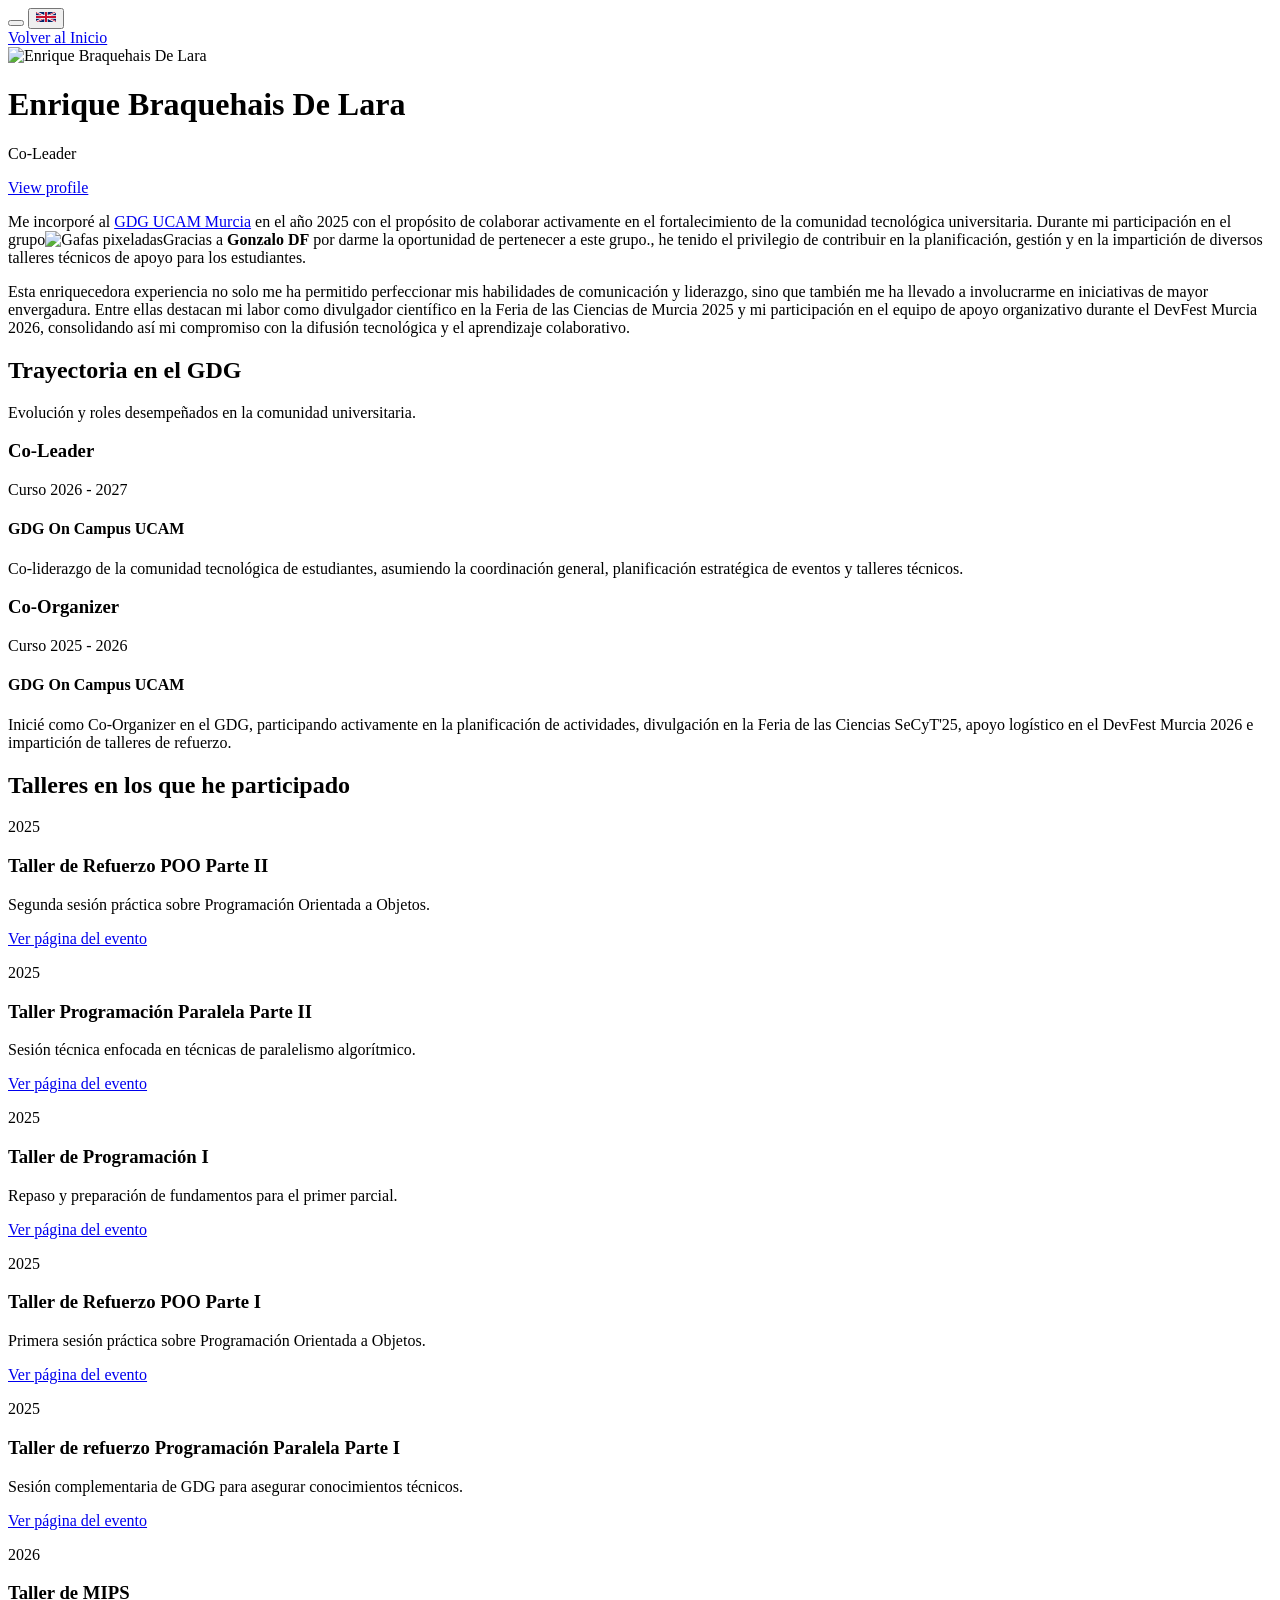
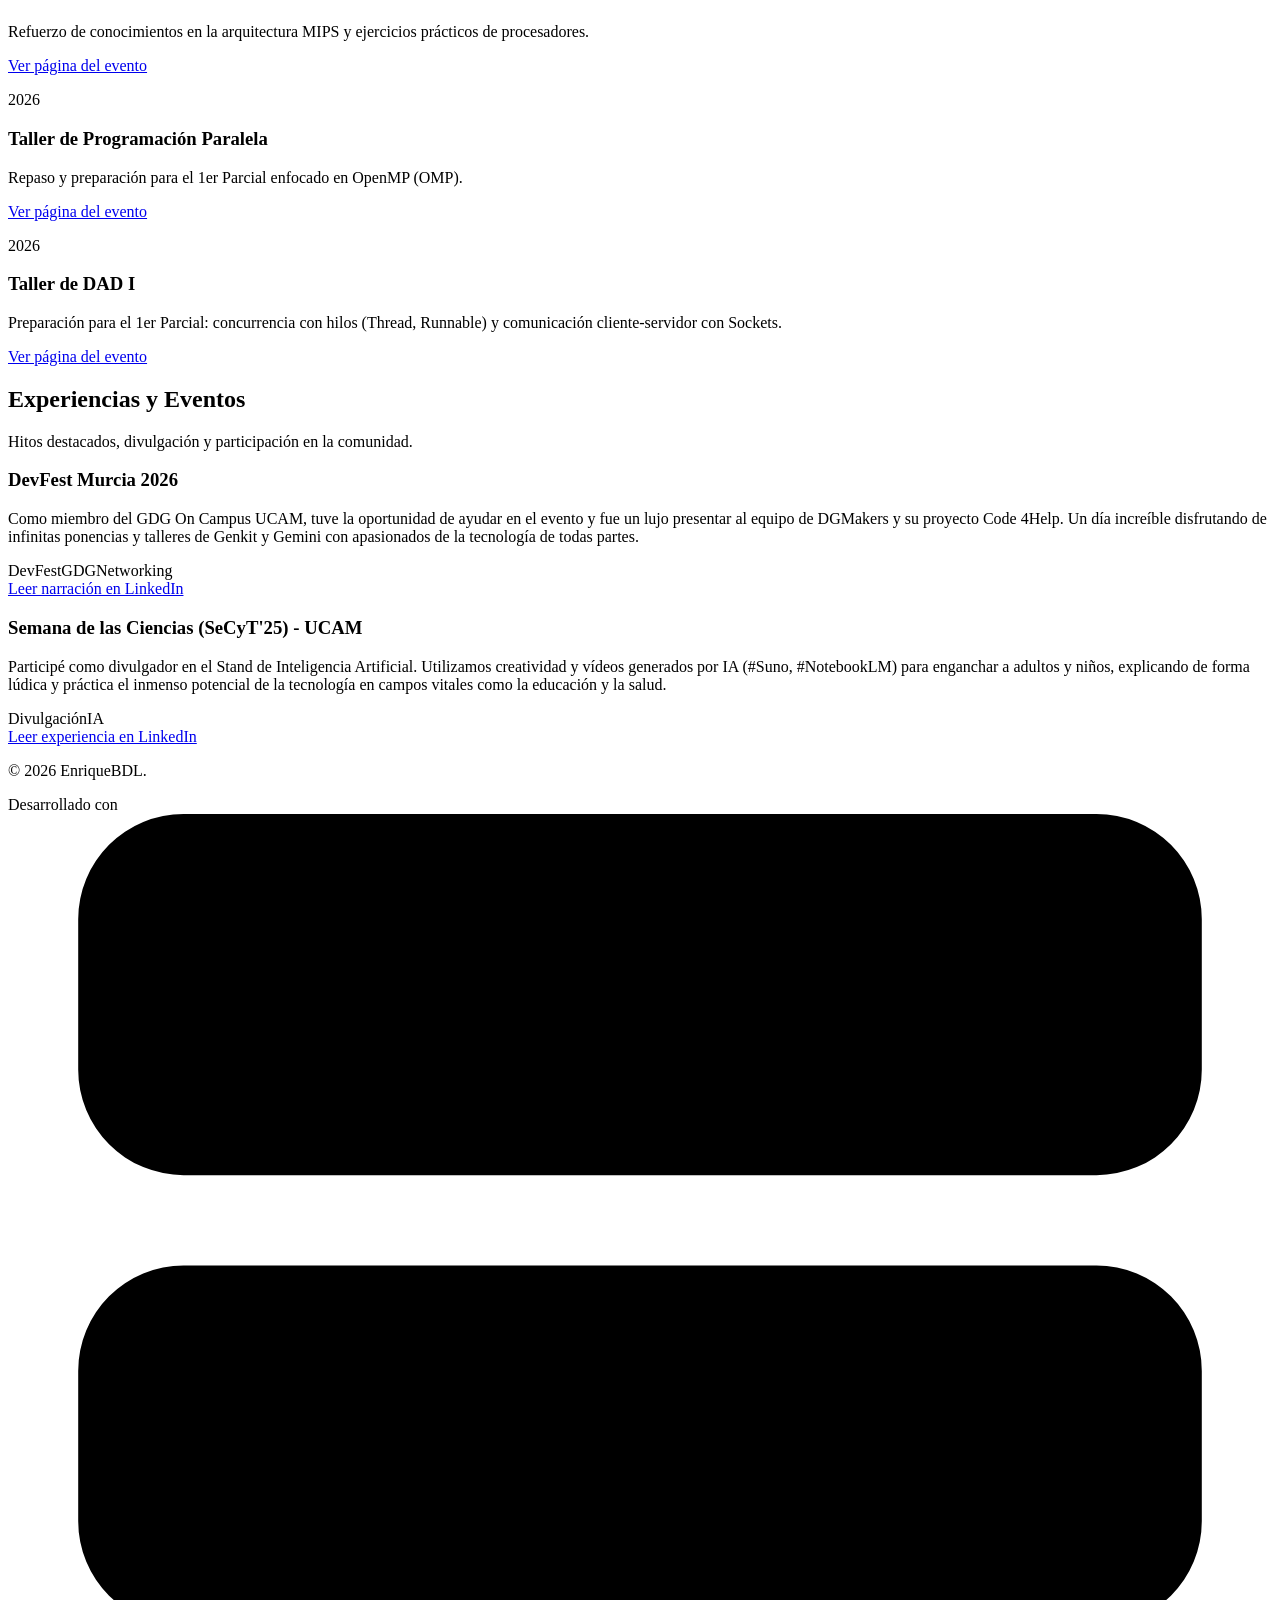
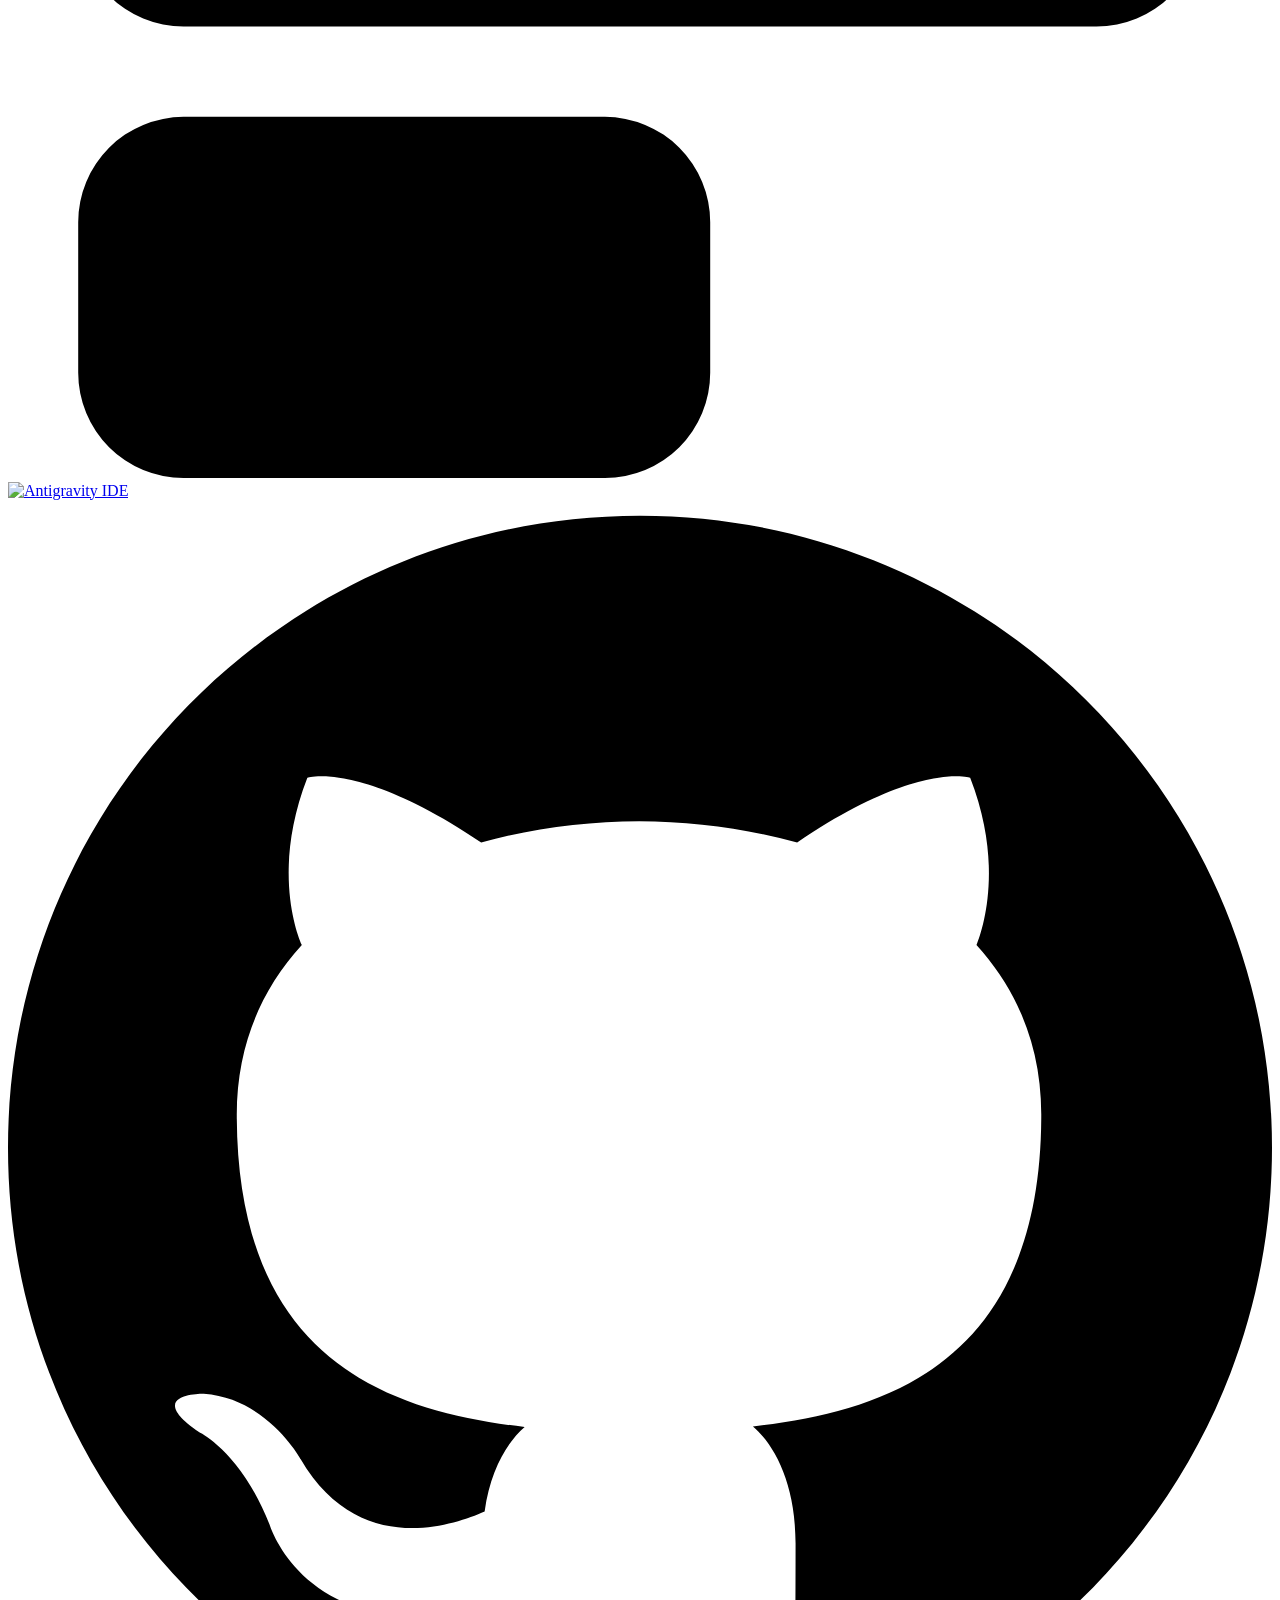
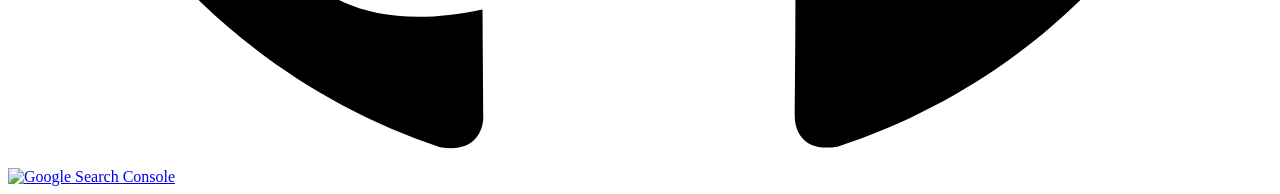
==== Estructura/gdg/index.html @ 7d658974 "Mejora de estructura para claridad en la barra del navegador" ====
<!DOCTYPE html>
<html lang="es">
<head>
    <meta charset="UTF-8">
    <meta name="viewport" content="width=device-width, initial-scale=1.0">
    <title>Enrique Braquehais De Lara | GDG Co-Leader UCAM</title>
    <meta name="description" content="Trayectoria y perfil de Enrique Braquehais De Lara como Co-Leader en Google Developer Groups (GDG) On Campus UCAM.">
    <meta name="robots" content="index, follow, max-image-preview:large, max-snippet:-1, max-video-preview:-1">
    <link rel="canonical" href="https://enriquebdel.github.io/Estructura/gdg.html">

    <link rel="icon" type="image/png" sizes="48x48" href="https://enriquebdel.github.io/Media/Favicons/favicon-48.png">
    <link rel="icon" type="image/png" sizes="96x96" href="https://enriquebdel.github.io/Media/Favicons/favicon-96.png">
    <link rel="icon" type="image/png" sizes="192x192" href="https://enriquebdel.github.io/Media/Favicons/favicon-192.png">
    <link rel="icon" type="image/svg+xml" href="https://enriquebdel.github.io/Media/Favicons/favicon.svg">
    <link rel="apple-touch-icon" sizes="180x180" href="https://enriquebdel.github.io/Media/Favicons/apple-touch-icon.png">
    <link rel="shortcut icon" href="https://enriquebdel.github.io/Media/Favicons/favicon.ico">

    <meta property="og:type" content="profile">
    <meta property="og:locale" content="es_ES">
    <meta property="og:site_name" content="EnriqueBDL">
    <meta property="og:title" content="Enrique Braquehais De Lara | GDG Co-Leader UCAM">
    <meta property="og:description" content="Trayectoria y perfil de Enrique Braquehais De Lara como Co-Leader en Google Developer Groups (GDG) On Campus UCAM.">
    <meta property="og:url" content="https://enriquebdel.github.io/Estructura/gdg.html">
    <meta property="og:image" content="https://enriquebdel.github.io/Media/Favicons/favicon-512.png">

    <meta name="twitter:card" content="summary_large_image">
    <meta name="twitter:site" content="@Enrique_BDL">
    <meta name="twitter:creator" content="@Enrique_BDL">
    <meta name="twitter:title" content="Enrique Braquehais De Lara | GDG Co-Leader UCAM">
    <meta name="twitter:description" content="Trayectoria y perfil de Enrique Braquehais De Lara como Co-Leader en GDG On Campus UCAM.">
    <meta name="twitter:image" content="https://enriquebdel.github.io/Media/Favicons/favicon-512.png">

    <script type="application/ld+json">
    {
      "@context": "https://schema.org/",
      "@type": "ProfilePage",
      "name": "Enrique Braquehais De Lara | GDG Co-Leader UCAM",
      "description": "Trayectoria y perfil de Enrique Braquehais De Lara como Co-Leader en Google Developer Groups (GDG) On Campus UCAM.",
      "url": "https://enriquebdel.github.io/Estructura/gdg.html",
      "inLanguage": "es",
      "speakable": {
        "@type": "SpeakableSpecification",
        "cssSelector": [
          ".gdg-title",
          ".gdg-role",
          ".gdg-bio-text"
        ]
      },
      "mainEntity": {
        "@type": "Person",
        "name": "Enrique Braquehais De Lara",
        "alternateName": "EnriqueBDL",
        "jobTitle": "GDG Co-Leader & Estudiante de Ingeniería Informática",
        "url": "https://enriquebdel.github.io/Estructura/gdg.html",
        "memberOf": {
          "@type": "Organization",
          "name": "Google Developer Groups On Campus UCAM",
          "url": "https://gdg.community.dev/gdg-on-campus-ucam-murcia-spain/"
        },
        "sameAs": [
          "https://github.com/EnriqueBDeL",
          "https://www.linkedin.com/in/enrique-braquehais-de-lara-6140a1268",
          "https://gdg.community.dev/u/m4pnuw/#/about"
        ]
      }
    }
    </script>

    <link rel="icon" type="image/png" sizes="48x48" href="https://enriquebdel.github.io/Media/Favicons/favicon-48.png">
    <link rel="icon" type="image/png" sizes="96x96" href="https://enriquebdel.github.io/Media/Favicons/favicon-96.png">
    <link rel="icon" type="image/png" sizes="192x192" href="https://enriquebdel.github.io/Media/Favicons/favicon-192.png">
    <link rel="icon" type="image/svg+xml" href="https://enriquebdel.github.io/Media/Favicons/favicon.svg">
    <link rel="apple-touch-icon" sizes="180x180" href="https://enriquebdel.github.io/Media/Favicons/apple-touch-icon.png">
    <link rel="shortcut icon" href="https://enriquebdel.github.io/Media/Favicons/favicon.ico">
    <link rel="preconnect" href="https://fonts.googleapis.com">
    <link rel="preconnect" href="https://fonts.gstatic.com" crossorigin>
    <link href="https://fonts.googleapis.com/css2?family=Inter:wght@300;400;500&family=Outfit:wght@400;600;800&display=swap" rel="stylesheet">
    <script src="https://unpkg.com/@phosphor-icons/web"></script>
    <script src="../Scripts/translations.js" defer></script>
    <script src="../Scripts/main.js" defer></script>
    <script src="../Scripts/nightclub.js" defer></script>
    <link rel="stylesheet" href="../Estilo/styles.css">
    <link rel="stylesheet" href="../Estilo/nightclub.css">

</head>
<body>
    <aside class="dynamic-background">
        <span class="glow glow-1"></span>
        <span class="glow glow-2"></span>
    </aside>

    <section class="floating-actions">
        <button id="theme-toggle" class="theme-toggle-btn floating-toggle" aria-label="Cambiar tema">
            <i class="ph ph-moon"></i>
        </button>
        <button id="lang-toggle" class="lang-toggle-btn floating-toggle" aria-label="Cambiar idioma / Change language">
            <svg class="lang-flag-svg" viewBox="0 0 60 30" width="20" height="12" xmlns="http://www.w3.org/2000/svg" aria-hidden="true"><clipPath id="s-gdg"><path d="M0 0v30h60V0z"/></clipPath><clipPath id="t-gdg"><path d="M30 15h30v15zv15H0zH0V0zV0h30z"/></clipPath><g clip-path="url(#s-gdg)"><path d="M0 0v30h60V0z" fill="#012169"/><path d="M0 0l60 30m0-30L0 30" stroke="#fff" stroke-width="6"/><path d="M0 0l60 30m0-30L0 30" clip-path="url(#t-gdg)" stroke="#c8102e" stroke-width="4"/><path d="M30 0v30M0 15h60" stroke="#fff" stroke-width="10"/><path d="M30 0v30M0 15h60" stroke="#c8102e" stroke-width="6"/></g></svg>
        </button>
    </section>

    <nav class="navbar scrolled">
        <section class="nav-container">
            <a href="../index.html" class="logo"><i class="ph ph-arrow-left"></i> <span data-i18n="back_to_home">Volver al Inicio</span></a>
        </section>
    </nav>

    <main>
        <header class="gdg-profile-header fade-in">
            <img src="https://res.cloudinary.com/startup-grind/image/upload/c_fill,w_250,h_250,g_center/c_fill,dpr_2.0,f_auto,g_center,q_auto:good/v1/gcs/platform-data-goog/avatars/enrique_braquehais_de_lara_RdrUzo9.jpeg" alt="Enrique Braquehais De Lara" class="gdg-avatar">
            <h1 class="gdg-title">Enrique Braquehais De Lara</h1>
            <p class="gdg-role" data-i18n="gdg_role_coleader">Co-Leader</p>
            <a href="https://gdg.community.dev/u/m4pnuw/#/about" target="_blank" class="btn btn-primary"><span data-i18n="gdg_view_profile">View profile</span> <i class="ph ph-arrow-up-right"></i></a>
        </header>

        <section class="section-container gdg-bio-section fade-in">
            <article class="about-text">
                <p class="gdg-bio-text mb-15" data-i18n="gdg_bio_p1">
                    Me incorporé al <a href="https://gdg.community.dev/gdg-on-campus-ucam-murcia-spain/" target="_blank" rel="noopener noreferrer">GDG UCAM Murcia</a> en el año 2025 con el propósito de colaborar activamente en el fortalecimiento de la comunidad tecnológica universitaria. Durante mi participación en el <span class="easter-egg-wrapper"><span id="gonzalo-easter-egg">grupo</span><span id="gonzalo-cloud" class="easter-egg-cloud gonzalo-cloud hidden"><img src="../Media/General/gafas.png" alt="Gafas pixeladas"><span>Gracias a <strong>Gonzalo DF</strong> por darme la oportunidad de pertenecer a este grupo.</span><span class="cloud-tail"></span></span></span>, he tenido el privilegio de contribuir en la planificación, gestión y en la impartición de diversos talleres técnicos de apoyo para los estudiantes.
                </p>
                <p class="gdg-bio-text" data-i18n="gdg_bio_p2">
                    Esta enriquecedora experiencia no solo me ha permitido perfeccionar mis habilidades de comunicación y liderazgo, sino que también me ha llevado a involucrarme en iniciativas de mayor envergadura. Entre ellas destacan mi labor como divulgador científico en la Feria de las Ciencias de Murcia 2025 y mi participación en el equipo de apoyo organizativo durante el DevFest Murcia 2026, consolidando así mi compromiso con la difusión tecnológica y el aprendizaje colaborativo.
                </p>
            </article>
        </section>

        <section class="section-container gdg-container fade-in">
            <h2 class="section-title" data-i18n="gdg_trajectory_title">Trayectoria en el GDG</h2>
            <p class="section-subtitle" data-i18n="gdg_trajectory_subtitle">Evolución y roles desempeñados en la comunidad universitaria.</p>
            <section class="timeline">
                <article class="timeline-item">
                    <span class="timeline-dot"></span>
                    <section class="timeline-content">
                        <h3 data-i18n="gdg_role_coleader">Co-Leader</h3>
                        <time class="timeline-date" data-i18n="gdg_term_2627">Curso 2026 - 2027</time>
                        <h4>GDG On Campus UCAM</h4>
                        <p data-i18n="gdg_coleader_desc">Co-liderazgo de la comunidad tecnológica de estudiantes, asumiendo la coordinación general, planificación estratégica de eventos y talleres técnicos.</p>
                    </section>
                </article>
                <article class="timeline-item">
                    <span class="timeline-dot"></span>
                    <section class="timeline-content">
                        <h3 data-i18n="gdg_role_coorganizer">Co-Organizer</h3>
                        <time class="timeline-date" data-i18n="gdg_term_2526">Curso 2025 - 2026</time>
                        <h4>GDG On Campus UCAM</h4>
                        <p data-i18n="gdg_coorganizer_desc">Inicié como Co-Organizer en el GDG, participando activamente en la planificación de actividades, divulgación en la Feria de las Ciencias SeCyT'25, apoyo logístico en el DevFest Murcia 2026 e impartición de talleres de refuerzo.</p>
                    </section>
                </article>
            </section>
        </section>

        <section class="section-container gdg-workshops-section fade-in">
            <h2 class="section-title" data-i18n="gdg_workshops_title">Talleres en los que he participado</h2>
            <section class="projects-grid gdg-workshops-grid">
                <article class="project-card gdg-workshop-card">
                    <figure class="project-icon"><i class="ph ph-coffee"></i></figure>
                    <time class="project-card-date">2025</time>
                    <h3>Taller de Refuerzo POO Parte II</h3>
                    <p data-i18n="gdg_w_poo2_desc">Segunda sesión práctica sobre Programación Orientada a Objetos.</p>
                    <a href="https://gdg.community.dev/events/details/google-gdg-on-campus-ucam-murcia-spain-presents-taller-refuerzo-poo/" target="_blank" class="project-link"><span data-i18n="gdg_event_link">Ver página del evento</span> <i class="ph ph-arrow-up-right"></i></a>
                </article>

                <article class="project-card gdg-workshop-card">
                    <figure class="project-icon"><i class="ph ph-share-network"></i></figure>
                    <time class="project-card-date">2025</time>
                    <h3>Taller Programación Paralela Parte II</h3>
                    <p data-i18n="gdg_w_paralela2_desc">Sesión técnica enfocada en técnicas de paralelismo algorítmico.</p>
                    <a href="https://gdg.community.dev/events/details/google-gdg-on-campus-ucam-murcia-spain-presents-taller-programacion-paralela/" target="_blank" class="project-link"><span data-i18n="gdg_event_link">Ver página del evento</span> <i class="ph ph-arrow-up-right"></i></a>
                </article>

                <article class="project-card gdg-workshop-card">
                    <figure class="project-icon"><i class="ph ph-terminal-window"></i></figure>
                    <time class="project-card-date">2025</time>
                    <h3>Taller de Programación I</h3>
                    <p data-i18n="gdg_w_prog1_desc">Repaso y preparación de fundamentos para el primer parcial.</p>
                    <a href="https://gdg.community.dev/events/details/google-gdg-on-campus-ucam-murcia-spain-presents-taller-de-programacion-i-refuerzo-primer-parcial/" target="_blank" class="project-link"><span data-i18n="gdg_event_link">Ver página del evento</span> <i class="ph ph-arrow-up-right"></i></a>
                </article>

                <article class="project-card gdg-workshop-card">
                    <figure class="project-icon"><i class="ph ph-coffee"></i></figure>
                    <time class="project-card-date">2025</time>
                    <h3>Taller de Refuerzo POO Parte I</h3>
                    <p data-i18n="gdg_w_poo1_desc">Primera sesión práctica sobre Programación Orientada a Objetos.</p>
                    <a href="https://gdg.community.dev/events/details/google-gdg-on-campus-ucam-catholic-university-of-murcia-presents-taller-de-refuerzo-poo/" target="_blank" class="project-link"><span data-i18n="gdg_event_link">Ver página del evento</span> <i class="ph ph-arrow-up-right"></i></a>
                </article>

                <article class="project-card gdg-workshop-card">
                    <figure class="project-icon"><i class="ph ph-network"></i></figure>
                    <time class="project-card-date">2025</time>
                    <h3>Taller de refuerzo Programación Paralela Parte I</h3>
                    <p data-i18n="gdg_w_paralela1_desc">Sesión complementaria de GDG para asegurar conocimientos técnicos.</p>
                    <a href="https://gdg.community.dev/events/details/google-gdg-on-campus-ucam-catholic-university-of-murcia-presents-taller-de-refuerzo-programacion-paralela/" target="_blank" class="project-link"><span data-i18n="gdg_event_link">Ver página del evento</span> <i class="ph ph-arrow-up-right"></i></a>
                </article>

                <article class="project-card gdg-workshop-card">
                    <figure class="project-icon"><i class="ph ph-cpu"></i></figure>
                    <time class="project-card-date">2026</time>
                    <h3>Taller de MIPS</h3>
                    <p data-i18n="gdg_w_mips_desc">Refuerzo de conocimientos en la arquitectura MIPS y ejercicios prácticos de procesadores.</p>
                    <a href="https://gdg.community.dev/events/details/google-gdg-on-campus-ucam-murcia-spain-presents-taller-mips/" target="_blank" class="project-link"><span data-i18n="gdg_event_link">Ver página del evento</span> <i class="ph ph-arrow-up-right"></i></a>
                </article>

                <article class="project-card gdg-workshop-card">
                    <figure class="project-icon"><i class="ph ph-share-network"></i></figure>
                    <time class="project-card-date">2026</time>
                    <h3>Taller de Programación Paralela</h3>
                    <p data-i18n="gdg_w_paralela2026_desc">Repaso y preparación para el 1er Parcial enfocado en OpenMP (OMP).</p>
                    <a href="https://gdg.community.dev/events/details/google-gdg-on-campus-ucam-murcia-spain-presents-taller-de-programacion-paralela/" target="_blank" class="project-link"><span data-i18n="gdg_event_link">Ver página del evento</span> <i class="ph ph-arrow-up-right"></i></a>
                </article>

                <article class="project-card gdg-workshop-card">
                    <figure class="project-icon"><i class="ph ph-plugs-connected"></i></figure>
                    <time class="project-card-date">2026</time>
                    <h3>Taller de DAD I</h3>
                    <p data-i18n="gdg_w_dad1_desc">Preparación para el 1er Parcial: concurrencia con hilos (Thread, Runnable) y comunicación cliente-servidor con Sockets.</p>
                    <a href="https://gdg.community.dev/events/details/google-gdg-on-campus-ucam-murcia-spain-presents-taller-de-dad-i/" target="_blank" class="project-link"><span data-i18n="gdg_event_link">Ver página del evento</span> <i class="ph ph-arrow-up-right"></i></a>
                </article>
            </section>
        </section>

        <section class="section-container gdg-workshops-section fade-in">
            <h2 class="section-title" data-i18n="gdg_exp_title">Experiencias y Eventos</h2>
            <p class="section-subtitle" data-i18n="gdg_exp_subtitle">Hitos destacados, divulgación y participación en la comunidad.</p>
            
            <section class="articles-grid gdg-events-grid">
                <article class="project-card">
                    <figure class="project-icon"><i class="ph ph-calendar-star"></i></figure>
                    <h3>DevFest Murcia 2026</h3>
                    <p data-i18n="gdg_devfest_desc">Como miembro del GDG On Campus UCAM, tuve la oportunidad de ayudar en el evento y fue un lujo presentar al equipo de DGMakers y su proyecto Code 4Help. Un día increíble disfrutando de infinitas ponencias y talleres de Genkit y Gemini con apasionados de la tecnología de todas partes.</p>
                    <aside class="project-tags">
                        <span>DevFest</span><span>GDG</span><span>Networking</span>
                    </aside>
                    <a href="https://www.linkedin.com/posts/enrique-braquehais-de-lara-6140a1268_ayer-estuve-en-el-devfest-murcia-2026-y-la-share-7425246965459853314--R8F" target="_blank" class="project-link"><span data-i18n="gdg_devfest_link">Leer narración en LinkedIn</span> <i class="ph ph-arrow-up-right"></i></a>
                </article>

                <article class="project-card">
                    <figure class="project-icon"><i class="ph ph-flask"></i></figure>
                    <h3>Semana de las Ciencias (SeCyT'25) - UCAM</h3>
                    <p data-i18n="gdg_secyt_desc">Participé como divulgador en el Stand de Inteligencia Artificial. Utilizamos creatividad y vídeos generados por IA (#Suno, #NotebookLM) para enganchar a adultos y niños, explicando de forma lúdica y práctica el inmenso potencial de la tecnología en campos vitales como la educación y la salud.</p>
                    <aside class="project-tags">
                        <span>Divulgación</span><span>IA</span>
                    </aside>
                    <a href="https://www.linkedin.com/posts/enrique-braquehais-de-lara-6140a1268_notebooklm-suno-ucam-ugcPost-7404233321435582465-E3Ev" target="_blank" class="project-link"><span data-i18n="gdg_secyt_link">Leer experiencia en LinkedIn</span> <i class="ph ph-arrow-up-right"></i></a>
                </article>
            </section>
        </section>
    </main>

    <footer>
        <section class="footer-container">
            <nav class="social-links">
                <a href="https://github.com/EnriqueBDeL" target="_blank" title="GitHub"><i class="ph ph-github-logo"></i></a>
                <a href="https://www.linkedin.com/in/enrique-braquehais-de-lara-6140a1268" target="_blank" title="LinkedIn"><i class="ph ph-linkedin-logo"></i></a>
                <a href="https://x.com/Enrique_BDL" target="_blank" title="Twitter / X"><i class="ph ph-twitter-logo"></i></a>
                <a href="https://instagram.com/enrique__bl" target="_blank" title="Instagram"><i class="ph ph-instagram-logo"></i></a>
                <a href="https://youtube.com/@enrique_bdl" target="_blank" title="YouTube"><i class="ph ph-youtube-logo"></i></a>
            </nav>
            <p data-i18n="all_rights_reserved">&copy; 2026 EnriqueBDL.</p>
            <section class="developed-by">
                <span data-i18n="developed_with">Desarrollado con</span>
                <section class="tool-logos">
                    <a href="https://formspree.io" target="_blank" title="Formspree">
                        <svg role="img" viewBox="0 0 24 24" xmlns="http://www.w3.org/2000/svg"><title>Formspree</title><path d="M1.333 2a2 2 0 0 1 2-2h17.334a2 2 0 0 1 2 2v2.857a2 2 0 0 1-2 2H3.333a2 2 0 0 1-2-2zm0 8.571a2 2 0 0 1 2-2h17.334a2 2 0 0 1 2 2v2.858a2 2 0 0 1-2 2H3.333a2 2 0 0 1-2-2zm2 6.572a2 2 0 0 0-2 2V22a2 2 0 0 0 2 2h8a2 2 0 0 0 2-2v-2.857a2 2 0 0 0-2-2z"/></svg>
                    </a>
                    <a href="https://antigravity.google/product/antigravity-ide" target="_blank" title="Antigravity IDE" class="antigravity-link">
                        <img src="../Media/Footer/antigravity.png" alt="Antigravity IDE">
                    </a>
                    <a href="https://github.com" target="_blank" title="GitHub">
                        <svg role="img" viewBox="0 0 24 24" xmlns="http://www.w3.org/2000/svg"><title>GitHub</title><path d="M12 .297c-6.63 0-12 5.373-12 12 0 5.303 3.438 9.8 8.205 11.385.6.113.82-.258.82-.577 0-.285-.01-1.04-.015-2.04-3.338.724-4.042-1.61-4.042-1.61C4.422 18.07 3.633 17.7 3.633 17.7c-1.087-.744.084-.729.084-.729 1.205.084 1.838 1.236 1.838 1.236 1.07 1.835 2.809 1.305 3.495.998.108-.776.417-1.305.76-1.605-2.665-.3-5.466-1.332-5.466-5.93 0-1.31.465-2.38 1.235-3.22-.135-.303-.54-1.523.105-3.176 0 0 1.005-.322 3.3 1.23.96-.267 1.98-.399 3-.405 1.02.006 2.04.138 3 .405 2.28-1.552 3.285-1.23 3.285-1.23.645 1.653.24 2.873.12 3.176.765.84 1.23 1.91 1.23 3.22 0 4.61-2.805 5.625-5.475 5.92.42.36.81 1.096.81 2.22 0 1.606-.015 2.896-.015 3.286 0 .315.21.69.825.57C20.565 22.092 24 17.592 24 12.297c0-6.627-5.373-12-12-12"/></svg>
                    </a>
                    <a href="https://search.google.com/search-console/about" target="_blank" title="Google Search Console" class="gsc-link">
                        <img src="../Media/Footer/google-search-console.png" alt="Google Search Console">
                    </a>
                </section>
            </section>
        </section>
    </footer>

</body>
</html>
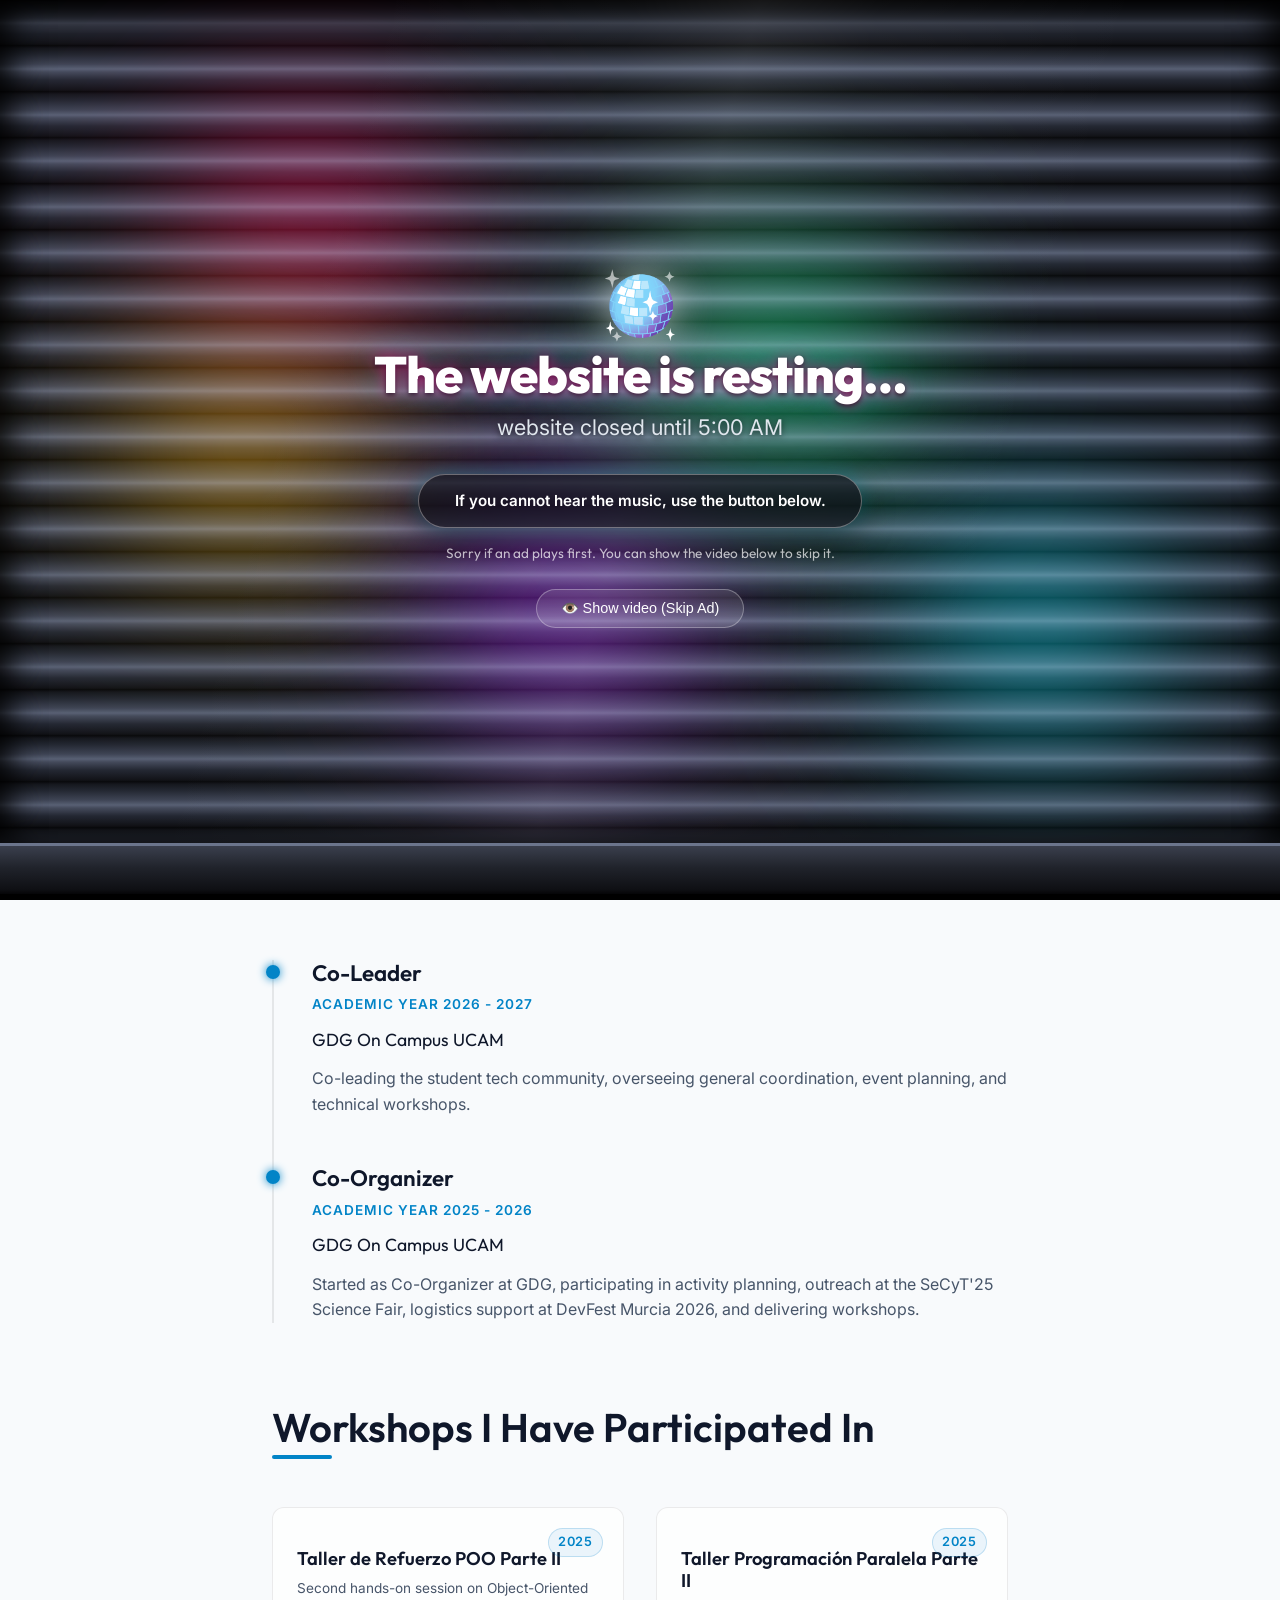
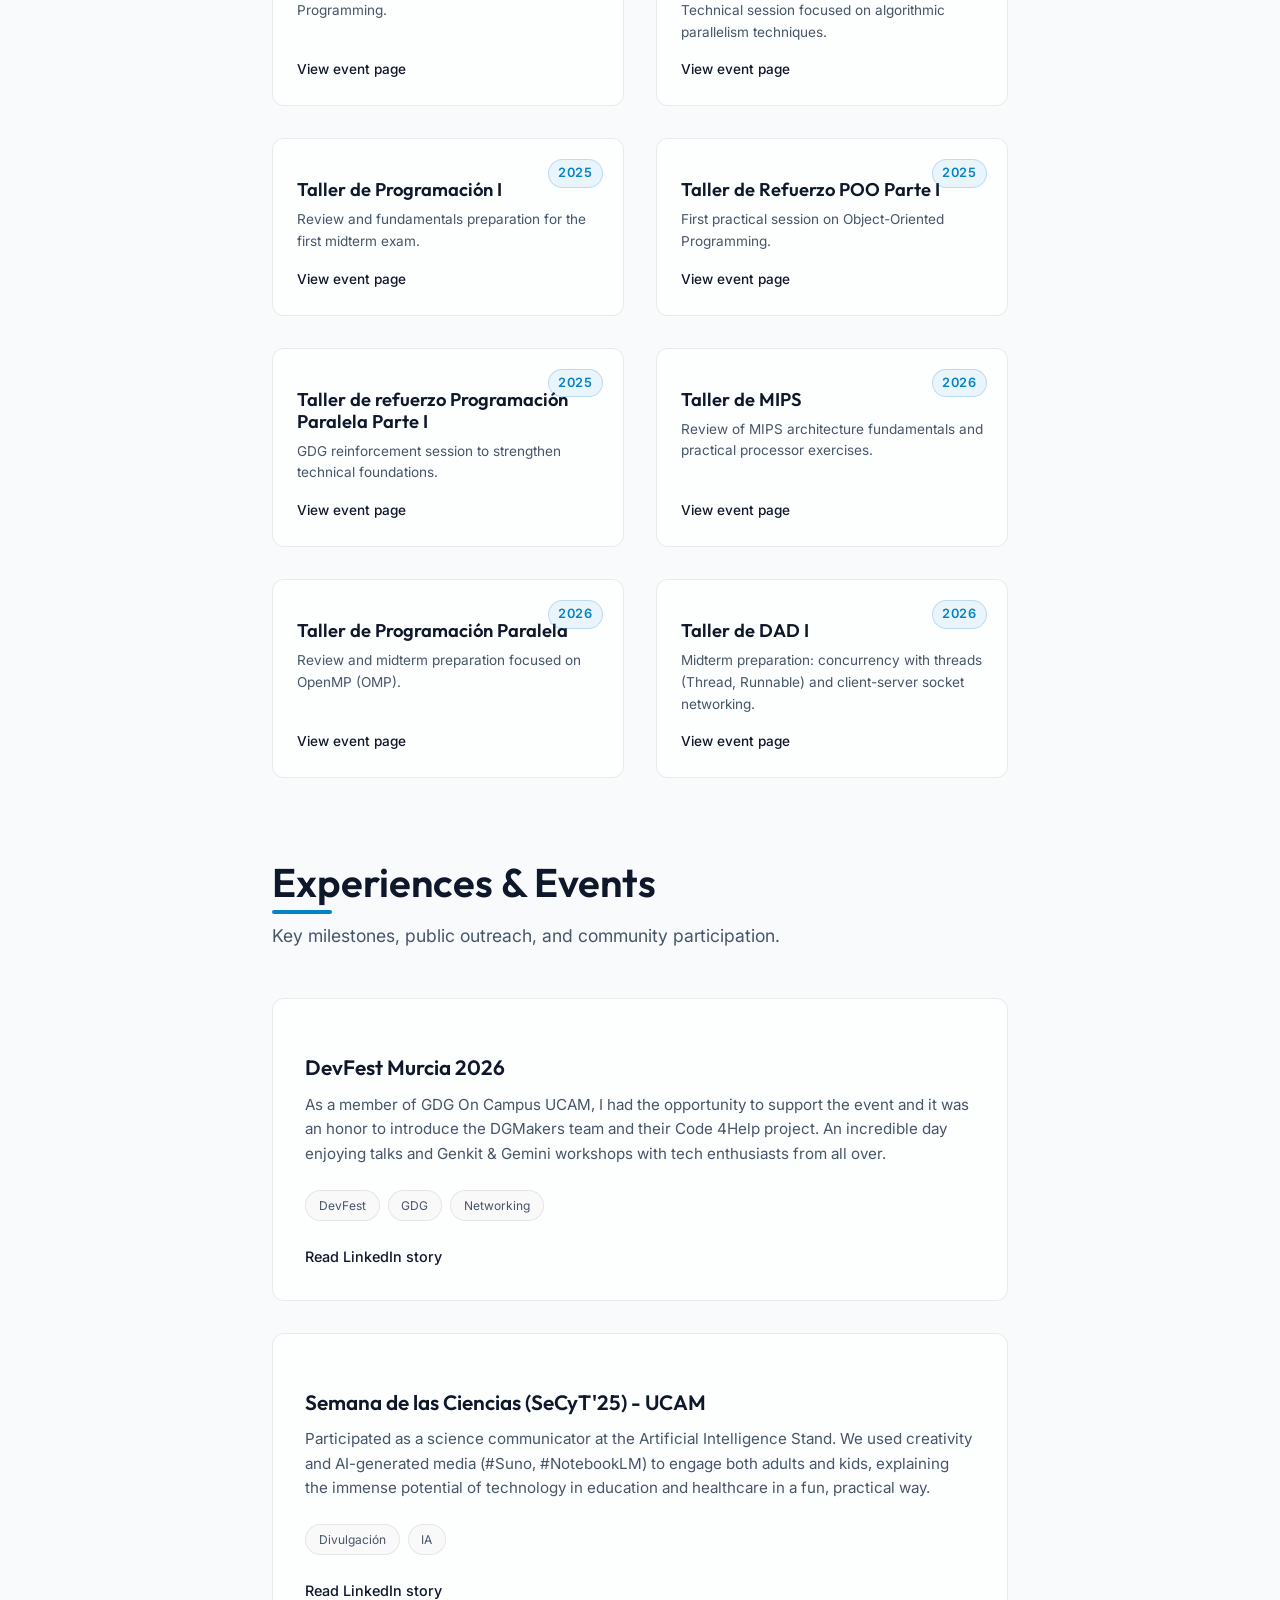
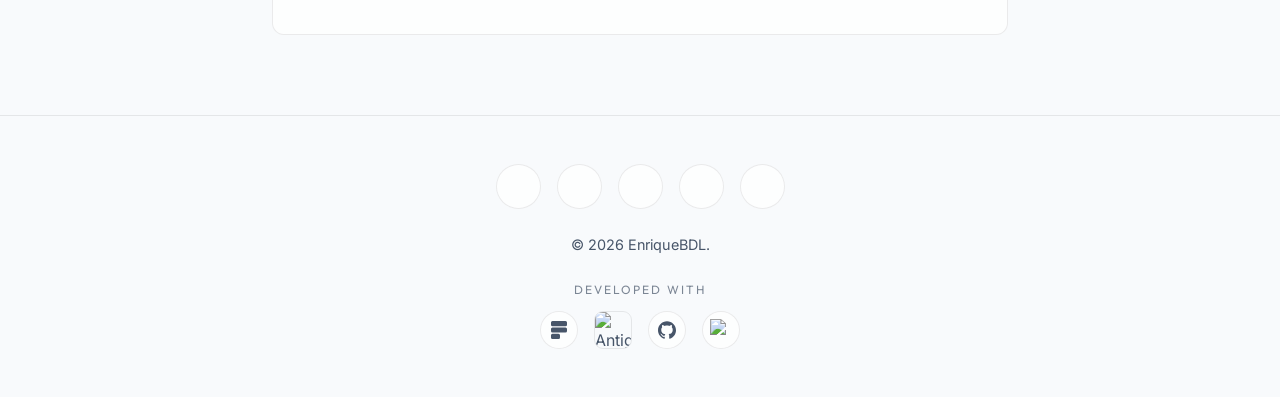
==== commit 16b63599: "cambios multiples" ====
--- a/Estructura/gdg/index.html
+++ b/Estructura/gdg/index.html
@@ -1,4 +1,4 @@
-<!DOCTYPE html>
+﻿<!DOCTYPE html>
 <html lang="es">
 <head>
     <meta charset="UTF-8">
@@ -6,7 +6,7 @@
     <title>Enrique Braquehais De Lara | GDG Co-Leader UCAM</title>
     <meta name="description" content="Trayectoria y perfil de Enrique Braquehais De Lara como Co-Leader en Google Developer Groups (GDG) On Campus UCAM.">
     <meta name="robots" content="index, follow, max-image-preview:large, max-snippet:-1, max-video-preview:-1">
-    <link rel="canonical" href="https://enriquebdel.github.io/Estructura/gdg.html">
+    <link rel="canonical" href="https://enriquebdel.github.io/Estructura/gdg/">
 
     <link rel="icon" type="image/png" sizes="48x48" href="https://enriquebdel.github.io/Media/Favicons/favicon-48.png">
     <link rel="icon" type="image/png" sizes="96x96" href="https://enriquebdel.github.io/Media/Favicons/favicon-96.png">
@@ -20,7 +20,7 @@
     <meta property="og:site_name" content="EnriqueBDL">
     <meta property="og:title" content="Enrique Braquehais De Lara | GDG Co-Leader UCAM">
     <meta property="og:description" content="Trayectoria y perfil de Enrique Braquehais De Lara como Co-Leader en Google Developer Groups (GDG) On Campus UCAM.">
-    <meta property="og:url" content="https://enriquebdel.github.io/Estructura/gdg.html">
+    <meta property="og:url" content="https://enriquebdel.github.io/Estructura/gdg/">
     <meta property="og:image" content="https://enriquebdel.github.io/Media/Favicons/favicon-512.png">
 
     <meta name="twitter:card" content="summary_large_image">
@@ -36,7 +36,7 @@
       "@type": "ProfilePage",
       "name": "Enrique Braquehais De Lara | GDG Co-Leader UCAM",
       "description": "Trayectoria y perfil de Enrique Braquehais De Lara como Co-Leader en Google Developer Groups (GDG) On Campus UCAM.",
-      "url": "https://enriquebdel.github.io/Estructura/gdg.html",
+      "url": "https://enriquebdel.github.io/Estructura/gdg/",
       "inLanguage": "es",
       "speakable": {
         "@type": "SpeakableSpecification",
@@ -51,7 +51,7 @@
         "name": "Enrique Braquehais De Lara",
         "alternateName": "EnriqueBDL",
         "jobTitle": "GDG Co-Leader & Estudiante de Ingeniería Informática",
-        "url": "https://enriquebdel.github.io/Estructura/gdg.html",
+        "url": "https://enriquebdel.github.io/Estructura/gdg/",
         "memberOf": {
           "@type": "Organization",
           "name": "Google Developer Groups On Campus UCAM",
@@ -76,11 +76,11 @@
     <link rel="preconnect" href="https://fonts.gstatic.com" crossorigin>
     <link href="https://fonts.googleapis.com/css2?family=Inter:wght@300;400;500&family=Outfit:wght@400;600;800&display=swap" rel="stylesheet">
     <script src="https://unpkg.com/@phosphor-icons/web"></script>
-    <script src="../Scripts/translations.js" defer></script>
-    <script src="../Scripts/main.js" defer></script>
-    <script src="../Scripts/nightclub.js" defer></script>
-    <link rel="stylesheet" href="../Estilo/styles.css">
-    <link rel="stylesheet" href="../Estilo/nightclub.css">
+    <script src="../../Scripts/translations.js" defer></script>
+    <script src="../../Scripts/main.js" defer></script>
+    <script src="../../Scripts/nightclub.js" defer></script>
+    <link rel="stylesheet" href="../../Estilo/styles.css">
+    <link rel="stylesheet" href="../../Estilo/nightclub.css">
 
 </head>
 <body>
@@ -100,7 +100,7 @@
 
     <nav class="navbar scrolled">
         <section class="nav-container">
-            <a href="../index.html" class="logo"><i class="ph ph-arrow-left"></i> <span data-i18n="back_to_home">Volver al Inicio</span></a>
+            <a href="../../" class="logo"><i class="ph ph-arrow-left"></i> <span data-i18n="back_to_home">Volver al Inicio</span></a>
         </section>
     </nav>
 
@@ -115,7 +115,7 @@
         <section class="section-container gdg-bio-section fade-in">
             <article class="about-text">
                 <p class="gdg-bio-text mb-15" data-i18n="gdg_bio_p1">
-                    Me incorporé al <a href="https://gdg.community.dev/gdg-on-campus-ucam-murcia-spain/" target="_blank" rel="noopener noreferrer">GDG UCAM Murcia</a> en el año 2025 con el propósito de colaborar activamente en el fortalecimiento de la comunidad tecnológica universitaria. Durante mi participación en el <span class="easter-egg-wrapper"><span id="gonzalo-easter-egg">grupo</span><span id="gonzalo-cloud" class="easter-egg-cloud gonzalo-cloud hidden"><img src="../Media/General/gafas.png" alt="Gafas pixeladas"><span>Gracias a <strong>Gonzalo DF</strong> por darme la oportunidad de pertenecer a este grupo.</span><span class="cloud-tail"></span></span></span>, he tenido el privilegio de contribuir en la planificación, gestión y en la impartición de diversos talleres técnicos de apoyo para los estudiantes.
+                    Me incorporé al <a href="https://gdg.community.dev/gdg-on-campus-ucam-murcia-spain/" target="_blank" rel="noopener noreferrer">GDG UCAM Murcia</a> en el año 2025 con el propósito de colaborar activamente en el fortalecimiento de la comunidad tecnológica universitaria. Durante mi participación en el <span class="easter-egg-wrapper"><span id="gonzalo-easter-egg">grupo</span><span id="gonzalo-cloud" class="easter-egg-cloud gonzalo-cloud hidden"><img src="../../Media/General/gafas.png" alt="Gafas pixeladas"><span>Gracias a <strong>Gonzalo DF</strong> por darme la oportunidad de pertenecer a este grupo.</span><span class="cloud-tail"></span></span></span>, he tenido el privilegio de contribuir en la planificación, gestión y en la impartición de diversos talleres técnicos de apoyo para los estudiantes.
                 </p>
                 <p class="gdg-bio-text" data-i18n="gdg_bio_p2">
                     Esta enriquecedora experiencia no solo me ha permitido perfeccionar mis habilidades de comunicación y liderazgo, sino que también me ha llevado a involucrarme en iniciativas de mayor envergadura. Entre ellas destacan mi labor como divulgador científico en la Feria de las Ciencias de Murcia 2025 y mi participación en el equipo de apoyo organizativo durante el DevFest Murcia 2026, consolidando así mi compromiso con la difusión tecnológica y el aprendizaje colaborativo.
@@ -262,13 +262,13 @@
                         <svg role="img" viewBox="0 0 24 24" xmlns="http://www.w3.org/2000/svg"><title>Formspree</title><path d="M1.333 2a2 2 0 0 1 2-2h17.334a2 2 0 0 1 2 2v2.857a2 2 0 0 1-2 2H3.333a2 2 0 0 1-2-2zm0 8.571a2 2 0 0 1 2-2h17.334a2 2 0 0 1 2 2v2.858a2 2 0 0 1-2 2H3.333a2 2 0 0 1-2-2zm2 6.572a2 2 0 0 0-2 2V22a2 2 0 0 0 2 2h8a2 2 0 0 0 2-2v-2.857a2 2 0 0 0-2-2z"/></svg>
                     </a>
                     <a href="https://antigravity.google/product/antigravity-ide" target="_blank" title="Antigravity IDE" class="antigravity-link">
-                        <img src="../Media/Footer/antigravity.png" alt="Antigravity IDE">
+                        <img src="../../Media/Footer/antigravity.png" alt="Antigravity IDE">
                     </a>
                     <a href="https://github.com" target="_blank" title="GitHub">
                         <svg role="img" viewBox="0 0 24 24" xmlns="http://www.w3.org/2000/svg"><title>GitHub</title><path d="M12 .297c-6.63 0-12 5.373-12 12 0 5.303 3.438 9.8 8.205 11.385.6.113.82-.258.82-.577 0-.285-.01-1.04-.015-2.04-3.338.724-4.042-1.61-4.042-1.61C4.422 18.07 3.633 17.7 3.633 17.7c-1.087-.744.084-.729.084-.729 1.205.084 1.838 1.236 1.838 1.236 1.07 1.835 2.809 1.305 3.495.998.108-.776.417-1.305.76-1.605-2.665-.3-5.466-1.332-5.466-5.93 0-1.31.465-2.38 1.235-3.22-.135-.303-.54-1.523.105-3.176 0 0 1.005-.322 3.3 1.23.96-.267 1.98-.399 3-.405 1.02.006 2.04.138 3 .405 2.28-1.552 3.285-1.23 3.285-1.23.645 1.653.24 2.873.12 3.176.765.84 1.23 1.91 1.23 3.22 0 4.61-2.805 5.625-5.475 5.92.42.36.81 1.096.81 2.22 0 1.606-.015 2.896-.015 3.286 0 .315.21.69.825.57C20.565 22.092 24 17.592 24 12.297c0-6.627-5.373-12-12-12"/></svg>
                     </a>
                     <a href="https://search.google.com/search-console/about" target="_blank" title="Google Search Console" class="gsc-link">
-                        <img src="../Media/Footer/google-search-console.png" alt="Google Search Console">
+                        <img src="../../Media/Footer/google-search-console.png" alt="Google Search Console">
                     </a>
                 </section>
             </section>
@@ -277,3 +277,5 @@
 
 </body>
 </html>
+
+
--- a/Estilo/styles.css
+++ b/Estilo/styles.css
@@ -0,0 +1,1737 @@
+:root {
+    
+    --color-bg-dark: #0a0a0c;
+    --color-bg-card: rgba(20, 25, 35, 0.6);
+    --color-brand-blue: #003366;
+    --color-brand-accent: #00d2ff;
+    --color-brand-accent-hover: #33ddff;
+    --color-text-main: #f0f4f8;
+    --color-text-muted: #94a3b8;
+    --color-border: rgba(255, 255, 255, 0.08);
+    --color-navbar-bg: rgba(10, 10, 12, 0.7);
+    --color-bg-card-hover: rgba(25, 30, 45, 0.8);
+    --color-border-hover: rgba(255, 255, 255, 0.15);
+    --color-badge-bg: rgba(0, 51, 102, 0.5);
+    --color-badge-border: rgba(0, 210, 255, 0.3);
+    --color-highlight-start: #ffffff;
+    
+    
+    --font-sans: 'Inter', sans-serif;
+    --font-heading: 'Outfit', sans-serif;
+    
+    
+    --transition-fast: 0.2s ease;
+    --transition-smooth: 0.4s cubic-bezier(0.16, 1, 0.3, 1);
+}
+
+:root.light-mode {
+    --color-bg-dark: #f8fafc;
+    --color-bg-card: rgba(255, 255, 255, 0.75);
+    --color-brand-blue: rgba(2, 132, 199, 0.08);
+    --color-brand-accent: #0284c7;
+    --color-brand-accent-hover: #0369a1;
+    --color-text-main: #0f172a;
+    --color-text-muted: #475569;
+    --color-border: rgba(0, 0, 0, 0.08);
+    --color-navbar-bg: rgba(248, 250, 252, 0.85);
+    --color-bg-card-hover: rgba(255, 255, 255, 0.95);
+    --color-border-hover: rgba(0, 0, 0, 0.12);
+    --color-badge-bg: rgba(2, 132, 199, 0.08);
+    --color-badge-border: rgba(2, 132, 199, 0.2);
+    --color-highlight-start: var(--color-text-main);
+}
+
+:root.light-mode .glow {
+    opacity: 0.12;
+}
+
+
+* {
+    margin: 0;
+    padding: 0;
+    box-sizing: border-box;
+    scroll-behavior: smooth;
+}
+
+body {
+    font-family: var(--font-sans);
+    background-color: var(--color-bg-dark);
+    color: var(--color-text-main);
+    line-height: 1.6;
+    overflow-x: hidden;
+    position: relative;
+}
+
+h1, h2, h3, h4, h5, h6 {
+    font-family: var(--font-heading);
+    font-weight: 600;
+    line-height: 1.2;
+}
+
+a {
+    color: inherit;
+    text-decoration: none;
+    transition: color var(--transition-fast);
+}
+
+ul {
+    list-style: none;
+}
+
+
+.dynamic-background {
+    position: fixed;
+    top: 0;
+    left: 0;
+    width: 100vw;
+    height: 100vh;
+    z-index: -1;
+    overflow: hidden;
+    pointer-events: none;
+}
+
+.glow {
+    position: absolute;
+    border-radius: 50%;
+    filter: blur(120px);
+    opacity: 0.25;
+    animation: drift 15s infinite alternate ease-in-out;
+}
+
+.glow-1 {
+    width: 60vw;
+    height: 60vw;
+    background: radial-gradient(circle, var(--color-brand-accent) 0%, transparent 70%);
+    top: -20%;
+    left: -10%;
+}
+
+.glow-2 {
+    width: 50vw;
+    height: 50vw;
+    background: radial-gradient(circle, var(--color-brand-blue) 0%, transparent 70%);
+    bottom: -10%;
+    right: -10%;
+    animation-delay: -5s;
+}
+
+@keyframes drift {
+    0% { transform: translate(0, 0) scale(1); }
+    100% { transform: translate(30px, 50px) scale(1.1); }
+}
+
+
+.navbar {
+    position: fixed;
+    top: 0;
+    left: 0;
+    width: 100%;
+    padding: 1.5rem 0;
+    z-index: 100;
+    transition: all var(--transition-smooth);
+}
+
+.navbar.scrolled {
+    padding: 1rem 0;
+    background: var(--color-navbar-bg);
+    backdrop-filter: blur(12px);
+    -webkit-backdrop-filter: blur(12px);
+    border-bottom: 1px solid var(--color-border);
+}
+
+.nav-container {
+    max-width: 1100px;
+    margin: 0 auto;
+    padding: 0 2rem;
+    display: flex;
+    justify-content: space-between;
+    align-items: center;
+}
+
+.logo {
+    font-family: var(--font-heading);
+    font-size: 1.5rem;
+    font-weight: 800;
+    letter-spacing: -0.5px;
+    color: var(--color-text-main);
+}
+
+.nav-right {
+    display: flex;
+    align-items: center;
+    gap: 2rem;
+}
+
+.theme-toggle-btn,
+.lang-toggle-btn {
+    background: transparent;
+    border: 1px solid var(--color-border);
+    color: var(--color-text-main);
+    width: 38px;
+    height: 38px;
+    border-radius: 50%;
+    display: inline-flex;
+    align-items: center;
+    justify-content: center;
+    cursor: pointer;
+    font-size: 1.1rem;
+    transition: all var(--transition-fast);
+    padding: 0;
+    font-family: var(--font-heading);
+    font-weight: 700;
+}
+
+.lang-toggle-btn {
+    overflow: hidden;
+    line-height: 0;
+}
+
+.lang-flag-svg {
+    width: 22px;
+    height: 15px;
+    border-radius: 3px;
+    display: block;
+    box-shadow: 0 1px 3px rgba(0, 0, 0, 0.35);
+    object-fit: cover;
+    pointer-events: none;
+}
+
+.theme-toggle-btn:hover,
+.lang-toggle-btn:hover {
+    background: rgba(255, 255, 255, 0.05);
+    border-color: var(--color-brand-accent);
+    color: var(--color-brand-accent);
+    transform: scale(1.05);
+}
+
+:root.light-mode .theme-toggle-btn:hover,
+:root.light-mode .lang-toggle-btn:hover {
+    background: rgba(0, 0, 0, 0.05);
+}
+
+.nav-links {
+    display: flex;
+    gap: 2.5rem;
+}
+
+.nav-links a {
+    font-size: 0.95rem;
+    font-weight: 500;
+    color: var(--color-text-muted);
+    position: relative;
+}
+
+.nav-links a:hover {
+    color: var(--color-text-main);
+}
+
+.nav-links a::after {
+    content: '';
+    position: absolute;
+    bottom: -4px;
+    left: 0;
+    width: 0%;
+    height: 2px;
+    background: var(--color-brand-accent);
+    transition: width var(--transition-fast);
+}
+
+.nav-links a:hover::after {
+    width: 100%;
+}
+
+
+.section {
+    padding: 6rem 0;
+}
+
+.section-container {
+    max-width: 1100px;
+    margin: 0 auto;
+    padding: 0 2rem;
+}
+
+.section-title {
+    font-size: 2.5rem;
+    margin-bottom: 1rem;
+    position: relative;
+    display: inline-block;
+}
+
+.section-title::after {
+    content: '';
+    position: absolute;
+    bottom: -8px;
+    left: 0;
+    width: 60px;
+    height: 4px;
+    background: var(--color-brand-accent);
+    border-radius: 2px;
+}
+
+.section-subtitle {
+    color: var(--color-text-muted);
+    font-size: 1.1rem;
+    margin-bottom: 3rem;
+}
+
+
+.fade-in {
+    opacity: 0;
+    transform: translateY(30px);
+    transition: opacity 0.8s ease-out, transform 0.8s ease-out;
+}
+
+.fade-in.visible {
+    opacity: 1;
+    transform: translateY(0);
+}
+
+
+.btn {
+    display: inline-flex;
+    align-items: center;
+    gap: 0.5rem;
+    padding: 0.8rem 1.5rem;
+    border-radius: 8px;
+    font-weight: 500;
+    font-family: var(--font-heading);
+    cursor: pointer;
+    transition: all var(--transition-fast);
+}
+
+.btn i {
+    font-size: 1.2rem;
+}
+
+.btn-primary {
+    background: var(--color-brand-accent);
+    color: #000;
+    box-shadow: 0 0 15px rgba(0, 210, 255, 0.3);
+}
+
+.btn-primary:hover {
+    background: var(--color-brand-accent-hover);
+    transform: translateY(-2px);
+    box-shadow: 0 0 25px rgba(0, 210, 255, 0.5);
+}
+
+.btn-outline {
+    background: transparent;
+    border: 1px solid var(--color-border);
+    color: var(--color-text-main);
+}
+
+.btn-outline:hover {
+    background: rgba(255, 255, 255, 0.05);
+    border-color: var(--color-brand-accent);
+}
+
+
+.hero {
+    min-height: 100vh;
+    display: flex;
+    align-items: center;
+    padding-top: 5rem; 
+}
+
+.hero-content {
+    max-width: 800px;
+    margin: 0 auto;
+    padding: 0 2rem;
+    text-align: center;
+}
+
+.badge {
+    display: inline-block;
+    padding: 0.4rem 1rem;
+    background: var(--color-badge-bg);
+    border: 1px solid var(--color-badge-border);
+    color: var(--color-brand-accent);
+    border-radius: 50px;
+    font-size: 0.85rem;
+    font-weight: 600;
+    margin-bottom: 1.5rem;
+    letter-spacing: 0.5px;
+}
+
+.hero-title {
+    font-size: clamp(3rem, 8vw, 5.5rem);
+    letter-spacing: -1.5px;
+    margin-bottom: 1.5rem;
+}
+
+.highlight {
+    background: linear-gradient(135deg, var(--color-highlight-start) 0%, var(--color-brand-accent) 100%);
+    -webkit-background-clip: text;
+    -webkit-text-fill-color: transparent;
+    background-clip: text;
+}
+
+.hero-subtitle {
+    font-size: clamp(1.1rem, 2vw, 1.3rem);
+    color: var(--color-text-muted);
+    margin-bottom: 2.5rem;
+    max-width: 600px;
+    margin-left: auto;
+    margin-right: auto;
+}
+
+.hero-cta {
+    display: flex;
+    justify-content: center;
+    gap: 1rem;
+}
+
+
+.about-grid {
+    margin-top: 3rem;
+    display: grid;
+    grid-template-columns: 1.5fr 1fr;
+    gap: 4rem;
+    align-items: center;
+}
+
+.about-text p {
+    color: var(--color-text-muted);
+    font-size: 1.1rem;
+    margin-bottom: 1.5rem;
+}
+
+.about-text strong {
+    color: var(--color-brand-accent);
+    font-weight: 500;
+}
+
+.about-text a {
+    color: var(--color-brand-accent);
+    font-weight: 600;
+    text-decoration: none;
+    border-bottom: 1.5px solid var(--color-badge-border);
+    transition: all var(--transition-fast);
+}
+
+.about-text a:hover {
+    color: var(--color-brand-accent-hover);
+    border-bottom-color: var(--color-brand-accent-hover);
+}
+
+.social-links {
+    display: flex;
+    gap: 1rem;
+    margin-top: 2rem;
+}
+
+.social-links a {
+    display: flex;
+    align-items: center;
+    justify-content: center;
+    width: 45px;
+    height: 45px;
+    border-radius: 50%;
+    background: var(--color-bg-card);
+    border: 1px solid var(--color-border);
+    font-size: 1.5rem;
+    transition: all var(--transition-fast);
+}
+
+.social-links a:hover {
+    background: var(--color-brand-accent);
+    color: #000;
+    transform: translateY(-3px);
+}
+
+.about-stats {
+    display: grid;
+    grid-template-columns: 1fr 1fr;
+    gap: 1.5rem;
+}
+
+.stat-card {
+    background: var(--color-bg-card);
+    border: 1px solid var(--color-border);
+    border-radius: 12px;
+    padding: 2rem 1.5rem;
+    text-align: center;
+    transition: transform var(--transition-smooth);
+}
+
+.stat-card:hover {
+    transform: translateY(-5px);
+    border-color: rgba(0, 210, 255, 0.3);
+}
+
+.stat-card i {
+    font-size: 2.5rem;
+    color: var(--color-brand-accent);
+    margin-bottom: 1rem;
+}
+
+.stat-card h3 {
+    font-size: 2rem;
+    margin-bottom: 0.2rem;
+}
+
+.stat-card p {
+    font-size: 0.9rem;
+    color: var(--color-text-muted);
+}
+
+
+.timeline {
+    margin-top: 4rem;
+    position: relative;
+}
+
+.timeline::before {
+    content: '';
+    position: absolute;
+    left: 0;
+    top: 0;
+    height: 100%;
+    width: 2px;
+    background: var(--color-border);
+}
+
+.timeline-item {
+    position: relative;
+    padding-left: 2.5rem;
+    margin-bottom: 3rem;
+}
+
+.timeline-dot {
+    position: absolute;
+    left: -6px;
+    top: 5px;
+    width: 14px;
+    height: 14px;
+    border-radius: 50%;
+    background: var(--color-brand-accent);
+    box-shadow: 0 0 10px var(--color-brand-accent);
+}
+
+.timeline-content h3 {
+    font-size: 1.4rem;
+    margin-bottom: 0.3rem;
+}
+
+.timeline-date {
+    display: inline-block;
+    color: var(--color-brand-accent);
+    font-size: 0.85rem;
+    font-weight: 600;
+    margin-bottom: 0.8rem;
+    text-transform: uppercase;
+    letter-spacing: 1px;
+}
+
+.timeline-content h4 {
+    font-size: 1.1rem;
+    color: var(--color-text-main);
+    font-weight: 400;
+    margin-bottom: 1rem;
+}
+
+.timeline-content p {
+    color: var(--color-text-muted);
+}
+
+
+/* ==========================================================================
+   Project Carousels
+   ========================================================================== */
+.projects-carousel-wrapper {
+    margin-bottom: 4.5rem;
+    position: relative;
+}
+
+.projects-carousel-wrapper:last-child {
+    margin-bottom: 0;
+}
+
+.carousel-section-header {
+    margin-bottom: 1.5rem;
+}
+
+.carousel-heading-group {
+    width: 100%;
+}
+
+.carousel-section-title {
+    font-size: 1.6rem;
+    font-weight: 700;
+    color: var(--color-text-main);
+    display: flex;
+    align-items: center;
+    gap: 0.6rem;
+    margin-bottom: 0.35rem;
+}
+
+.carousel-section-title i {
+    color: var(--color-brand-accent);
+    font-size: 1.4rem;
+}
+
+.carousel-section-desc {
+    color: var(--color-text-muted);
+    font-size: 0.95rem;
+}
+
+.carousel-viewport-wrapper {
+    position: relative;
+    display: flex;
+    align-items: center;
+    width: 100%;
+}
+
+.carousel-btn {
+    position: absolute;
+    top: 50%;
+    transform: translateY(-50%);
+    z-index: 10;
+    background: var(--color-bg-card);
+    border: 1px solid var(--color-border);
+    color: var(--color-text-main);
+    width: 48px;
+    height: 48px;
+    border-radius: 50%;
+    display: flex;
+    align-items: center;
+    justify-content: center;
+    cursor: pointer;
+    font-size: 1.4rem;
+    transition: all var(--transition-fast);
+    backdrop-filter: blur(12px);
+    -webkit-backdrop-filter: blur(12px);
+    box-shadow: 0 4px 20px rgba(0, 0, 0, 0.35);
+    outline: none;
+}
+
+.carousel-btn.prev {
+    left: -24px;
+}
+
+.carousel-btn.next {
+    right: -24px;
+}
+
+.carousel-btn:hover {
+    background: var(--color-brand-accent);
+    color: #000;
+    border-color: var(--color-brand-accent);
+    transform: translateY(-50%) scale(1.12);
+    box-shadow: 0 0 20px rgba(0, 210, 255, 0.5);
+}
+
+.carousel-btn:active {
+    transform: translateY(-50%) scale(0.95);
+}
+
+.projects-carousel {
+    width: 100%;
+    overflow-x: auto;
+    overflow-y: hidden;
+    scroll-behavior: smooth;
+    -webkit-overflow-scrolling: touch;
+    scrollbar-width: none;
+    -ms-overflow-style: none;
+    padding: 0.75rem 0.25rem 1.25rem;
+    margin: -0.75rem -0.25rem -1.25rem;
+    cursor: grab;
+    user-select: none;
+}
+
+.projects-carousel.is-dragging {
+    cursor: grabbing;
+    scroll-behavior: auto;
+}
+
+.projects-carousel::-webkit-scrollbar {
+    display: none;
+}
+
+.projects-carousel-track {
+    display: flex;
+    gap: 1.75rem;
+    align-items: stretch;
+}
+
+.projects-carousel-track .project-card {
+    flex: 0 0 calc((100% - (2 * 1.75rem)) / 3);
+    min-width: 300px;
+    height: auto;
+    box-sizing: border-box;
+}
+
+@media (max-width: 1024px) {
+    .projects-carousel-track .project-card {
+        flex: 0 0 calc((100% - 1.75rem) / 2);
+    }
+}
+
+@media (max-width: 768px) {
+    .carousel-btn {
+        width: 40px;
+        height: 40px;
+        font-size: 1.2rem;
+    }
+
+    .carousel-btn.prev {
+        left: -10px;
+    }
+
+    .carousel-btn.next {
+        right: -10px;
+    }
+
+    .projects-carousel-track .project-card {
+        flex: 0 0 88%;
+        min-width: 260px;
+    }
+}
+
+@media (max-width: 480px) {
+    .carousel-btn.prev {
+        left: -6px;
+    }
+
+    .carousel-btn.next {
+        right: -6px;
+    }
+}
+
+.projects-grid {
+    display: grid;
+    grid-template-columns: repeat(auto-fill, minmax(300px, 1fr));
+    gap: 2rem;
+}
+
+.project-card {
+    background: var(--color-bg-card);
+    border: 1px solid var(--color-border);
+    border-radius: 12px;
+    padding: 2rem;
+    display: flex;
+    flex-direction: column;
+    transition: all var(--transition-smooth);
+    position: relative;
+    overflow: hidden;
+}
+
+.project-card::before {
+    content: '';
+    position: absolute;
+    top: 0; left: 0; right: 0; height: 3px;
+    background: linear-gradient(90deg, var(--color-brand-blue), var(--color-brand-accent));
+    transform: scaleX(0);
+    transform-origin: left;
+    transition: transform var(--transition-smooth);
+}
+
+.project-card:hover {
+    transform: translateY(-8px);
+    border-color: var(--color-border-hover);
+    background: var(--color-bg-card-hover);
+}
+
+.project-card:hover::before {
+    transform: scaleX(1);
+}
+
+.project-icon {
+    font-size: 2.2rem;
+    color: var(--color-brand-accent);
+    margin-bottom: 1.5rem;
+}
+
+.project-card-date {
+    position: absolute;
+    top: 1.25rem;
+    right: 1.25rem;
+    font-size: 0.8rem;
+    font-weight: 600;
+    color: var(--color-brand-accent);
+    background: var(--color-badge-bg);
+    border: 1px solid var(--color-badge-border);
+    padding: 0.2rem 0.6rem;
+    border-radius: 20px;
+    letter-spacing: 0.5px;
+}
+
+.project-card h3 {
+    font-size: 1.3rem;
+    margin-bottom: 0.8rem;
+}
+
+.project-card p {
+    color: var(--color-text-muted);
+    font-size: 0.95rem;
+    margin-bottom: 1.5rem;
+    flex-grow: 1;
+}
+
+.project-tags {
+    display: flex;
+    flex-wrap: wrap;
+    gap: 0.5rem;
+    margin-bottom: 1.5rem;
+}
+
+.project-tags span {
+    font-size: 0.75rem;
+    padding: 0.3rem 0.8rem;
+    background: rgba(255, 255, 255, 0.05);
+    border: 1px solid var(--color-border);
+    border-radius: 30px;
+    color: var(--color-text-muted);
+    transition: all var(--transition-fast);
+}
+
+:root.light-mode .project-tags span {
+    background: rgba(0, 0, 0, 0.02);
+}
+
+
+.project-link {
+    display: inline-flex;
+    align-items: center;
+    gap: 0.4rem;
+    color: var(--color-text-main);
+    font-weight: 500;
+    font-size: 0.9rem;
+}
+
+.project-link:hover {
+    color: var(--color-brand-accent);
+}
+
+
+.articles-grid {
+    display: grid;
+    grid-template-columns: 1fr;
+    gap: 2rem;
+}
+
+.article-placeholder {
+    background: var(--color-bg-card);
+    border: 1px dashed var(--color-border);
+    border-radius: 12px;
+    padding: 3rem;
+    text-align: center;
+    color: var(--color-text-muted);
+}
+
+.article-date {
+    display: inline-block;
+    padding: 0.3rem 0.8rem;
+    background: rgba(255, 255, 255, 0.05);
+    border-radius: 30px;
+    font-size: 0.8rem;
+    margin-bottom: 1rem;
+}
+
+.article-content h3 {
+    font-size: 1.5rem;
+    color: var(--color-text-main);
+    margin-bottom: 1rem;
+}
+
+
+footer {
+    border-top: 1px solid var(--color-border);
+    padding: 3rem 0;
+    text-align: center;
+    margin-top: 4rem;
+    font-family: var(--font-sans);
+}
+
+.footer-container p {
+    color: var(--color-text-muted);
+    font-size: 0.9rem;
+}
+
+.developed-by {
+    margin-top: 1.5rem;
+    display: flex;
+    flex-direction: column;
+    align-items: center;
+    gap: 0.75rem;
+}
+
+.developed-by > span {
+    font-family: var(--font-heading);
+    font-size: 0.75rem;
+    text-transform: uppercase;
+    letter-spacing: 2px;
+    color: var(--color-text-muted);
+    opacity: 0.7;
+}
+
+.tool-logos {
+    display: flex;
+    justify-content: center;
+    align-items: center;
+    gap: 1rem;
+}
+
+.tool-logos a {
+    display: flex;
+    align-items: center;
+    justify-content: center;
+    width: 38px;
+    height: 38px;
+    border-radius: 50%;
+    background: var(--color-bg-card);
+    border: 1px solid var(--color-border);
+    color: var(--color-text-muted);
+    transition: all var(--transition-fast);
+    padding: 9px;
+}
+
+.tool-logos a:hover {
+    background: var(--color-brand-accent);
+    color: var(--color-bg-dark);
+    border-color: var(--color-brand-accent);
+    transform: translateY(-3px);
+    box-shadow: 0 0 15px var(--color-brand-accent);
+}
+
+.tool-logos a.antigravity-link {
+    padding: 0;
+    border: none;
+    background: transparent;
+}
+
+.tool-logos a.antigravity-link img {
+    width: 38px;
+    height: 38px;
+    border-radius: 9px;
+    border: 1px solid var(--color-border);
+    transition: all var(--transition-fast);
+}
+
+.tool-logos a.antigravity-link:hover {
+    background: transparent;
+    box-shadow: none;
+    transform: none;
+}
+
+.tool-logos a.antigravity-link:hover img {
+    transform: translateY(-3px);
+    border-color: var(--color-brand-accent);
+    box-shadow: 0 0 15px var(--color-brand-accent);
+}
+
+.tool-logos a.gsc-link {
+    padding: 7px;
+}
+
+.tool-logos a.gsc-link img {
+    width: 100%;
+    height: 100%;
+    object-fit: contain;
+    transition: all var(--transition-fast);
+}
+
+.tool-logos a.gsc-link:hover {
+    background: var(--color-bg-card-hover);
+    border-color: var(--color-brand-accent);
+    transform: translateY(-3px);
+    box-shadow: 0 0 15px var(--color-brand-accent);
+}
+
+.tool-logos svg {
+    width: 100%;
+    height: 100%;
+    fill: currentColor;
+}
+
+
+
+
+.ph-heart {
+    color: var(--color-brand-accent);
+}
+
+
+@media (max-width: 768px) {
+    .nav-links {
+        display: none; 
+    }
+    
+    .logo {
+        margin: 0 auto;
+    }
+
+    .about-grid {
+        grid-template-columns: 1fr;
+    }
+
+    .hero {
+        padding-top: 4rem; 
+    }
+
+    .hero-title {
+        font-size: 3rem;
+    }
+
+    .hero-subtitle {
+        text-wrap: balance; 
+        padding: 0 1rem;
+    }
+
+    .hero-cta {
+        flex-direction: column;
+        align-items: center; 
+    }
+}
+
+
+.gdg-profile-header {
+    text-align: center;
+    padding: 8rem 2rem 4rem;
+}
+.gdg-avatar {
+    width: 250px;
+    height: 250px;
+    border-radius: 50%;
+    border: 4px solid var(--color-brand-accent);
+    box-shadow: 0 0 25px rgba(0, 210, 255, 0.4);
+    margin-bottom: 2rem;
+    object-fit: cover;
+}
+.gdg-title {
+    font-size: clamp(2rem, 5vw, 3.5rem);
+    margin-bottom: 0.5rem;
+}
+.gdg-role {
+    font-size: 1.5rem;
+    color: var(--color-brand-accent);
+    font-weight: 600;
+    margin-bottom: 2.5rem;
+}
+
+.gdg-container {
+    max-width: 800px;
+    margin: 0 auto 5rem;
+}
+
+
+body.chalkboard {
+    background-color: #2a3a30; 
+    background-image: 
+        radial-gradient(circle, rgba(255,255,255,0.05) 1px, transparent 1px),
+        linear-gradient(rgba(255,255,255,0.02) 1px, transparent 1px),
+        linear-gradient(90deg, rgba(255,255,255,0.02) 1px, transparent 1px);
+    background-size: 4px 4px, 20px 20px, 20px 20px;
+    color: #f4f4f4;
+    font-family: 'Caveat', cursive; 
+    font-size: 1.3rem;
+    margin: 0;
+    padding: 0;
+    box-shadow: inset 0 0 100px rgba(0,0,0,0.5);
+    min-height: 100vh;
+}
+
+.chalkboard-wrapper {
+    max-width: 900px;
+    margin: 0 auto;
+    padding: 0;
+    background-color: transparent;
+}
+
+.chalkboard-header-image {
+    width: 100%;
+    height: 45vh;
+    object-fit: cover;
+    object-position: top; 
+    border-bottom: 5px solid #e0e0e0;
+    box-shadow: 0 4px 8px rgba(0, 0, 0, 0.4);
+    display: block;
+}
+
+.chalkboard-content-container {
+    padding: 3rem 2rem;
+    position: relative;
+}
+
+.chalk-heading {
+    font-family: 'Outfit', sans-serif;
+    font-size: 3.5rem;
+    font-weight: 800;
+    color: #ffffff;
+    text-align: center;
+    margin-bottom: 2rem;
+    text-transform: uppercase;
+    letter-spacing: 2px;
+    text-shadow: 
+        2px 2px 4px rgba(0, 0, 0, 0.5),
+        0 0 10px rgba(255, 255, 255, 0.2);
+    border-bottom: 3px dashed rgba(255, 255, 255, 0.6);
+    padding-bottom: 1rem;
+}
+
+.chalk-text {
+    font-size: 1.6rem;
+    line-height: 1.6;
+    margin-bottom: 3rem;
+    text-align: center;
+    text-shadow: 1px 1px 2px rgba(0,0,0,0.5);
+    max-width: 800px;
+    margin-left: auto;
+    margin-right: auto;
+}
+
+.table-responsive {
+    width: 100%;
+    overflow-x: auto;
+    -webkit-overflow-scrolling: touch;
+    margin-top: 2rem;
+}
+
+.subjects-table {
+    width: 100%;
+    border-collapse: collapse;
+    margin-top: 0;
+    background: rgba(0, 0, 0, 0.2);
+    border: 2px solid rgba(255, 255, 255, 0.8);
+    border-radius: 4px;
+    overflow: hidden;
+    box-shadow: 0 4px 15px rgba(0,0,0,0.5);
+}
+
+.subjects-table th, .subjects-table td {
+    padding: 1.2rem;
+    border: 1px solid rgba(255, 255, 255, 0.4);
+    text-align: left;
+}
+
+.subjects-table th {
+    font-family: 'Outfit', sans-serif;
+    font-size: 1.3rem;
+    background-color: rgba(255, 255, 255, 0.15);
+    text-transform: uppercase;
+    letter-spacing: 1.5px;
+    color: #fff;
+    text-shadow: 1px 1px 3px rgba(0,0,0,0.6);
+}
+
+.subjects-table td {
+    color: #f0f4f8;
+    vertical-align: top; 
+}
+
+
+.subjects-table td:first-child {
+    font-family: 'Caveat', cursive;
+    font-size: 1.8rem;
+    color: #ececec;
+}
+
+.subjects-list {
+    column-count: 3;
+    column-gap: 2rem;
+    list-style-type: none; 
+    padding-left: 0;
+    margin: 0;
+    font-family: 'Inter', sans-serif; 
+    font-size: 1.05rem;
+    line-height: 1.4;
+}
+
+.subjects-list li {
+    break-inside: avoid-column; 
+    margin-bottom: 0.8rem;
+    position: relative;
+    padding-left: 1.2rem;
+}
+
+.subjects-list li::before {
+    content: '→';
+    position: absolute;
+    left: 0;
+    color: rgba(255, 255, 255, 0.6);
+}
+
+.subjects-table tr:hover {
+    background-color: rgba(255, 255, 255, 0.05);
+}
+
+.back-btn-chalk-container {
+    text-align: center;
+    margin-top: 4rem;
+    margin-bottom: 2rem;
+}
+
+.back-btn-chalk {
+    display: inline-flex;
+    align-items: center;
+    gap: 0.5rem;
+    padding: 0.8rem 1.8rem;
+    color: #2a3a30;
+    background-color: #fff;
+    text-decoration: none;
+    font-family: 'Inter', sans-serif;
+    font-weight: 600;
+    font-size: 1rem;
+    border-radius: 50px;
+    transition: all 0.3s ease;
+    box-shadow: 0 4px 6px rgba(0,0,0,0.3);
+}
+
+.back-btn-chalk:hover {
+    transform: translateY(-3px);
+    box-shadow: 0 6px 12px rgba(0,0,0,0.4);
+    background-color: #f0f0f0;
+}
+
+.chalk-decoration {
+    text-align: center;
+    font-size: 2rem;
+    margin: 2rem 0;
+    opacity: 0.7;
+}
+
+
+.post-it-grid {
+    display: grid;
+    grid-template-columns: repeat(auto-fill, minmax(130px, 1fr));
+    gap: 2rem;
+    margin-top: 2.5rem;
+    padding: 2rem 0;
+}
+
+.post-it {
+    background: #fdfd96; 
+    padding: 1.5rem 1rem;
+    text-align: center;
+    box-shadow: 3px 5px 10px rgba(0,0,0,0.5);
+    font-family: 'Caveat', cursive;
+    color: #1a1a1a;
+    position: relative;
+    transform: rotate(-3deg);
+    transition: all 0.3s cubic-bezier(0.25, 0.8, 0.25, 1);
+    display: flex;
+    flex-direction: column;
+    align-items: center;
+    justify-content: center;
+    min-height: 140px;
+    border-bottom-right-radius: 20px 5px; 
+}
+
+.post-it:nth-child(even) {
+    transform: rotate(4deg);
+    background: #ffb7b2; 
+}
+
+.post-it:nth-child(3n) {
+    transform: rotate(-2deg);
+    background: #e2f0cb; 
+}
+
+.post-it:nth-child(4n) {
+    transform: rotate(1deg);
+    background: #b5ead7; 
+}
+
+.post-it:hover {
+    transform: scale(1.15) rotate(0deg);
+    z-index: 10;
+    box-shadow: 8px 12px 20px rgba(0,0,0,0.6);
+}
+
+.post-it img {
+    width: 64px;
+    height: 64px;
+    object-fit: contain;
+    margin-bottom: 0.8rem;
+    filter: drop-shadow(1px 2px 3px rgba(0,0,0,0.3));
+}
+
+.post-it p {
+    margin: 0;
+    font-size: 1.6rem;
+    font-weight: 700;
+    line-height: 1.1;
+    color: #333;
+}
+
+
+.about-image-container {
+    position: relative;
+    display: flex;
+    justify-content: center;
+    align-items: center;
+    width: 100%;
+}
+
+.about-image-glow {
+    position: absolute;
+    width: 85%;
+    height: 85%;
+    background: radial-gradient(circle, var(--color-brand-accent) 0%, transparent 70%);
+    opacity: 0.25;
+    filter: blur(40px);
+    z-index: -1;
+    pointer-events: none;
+}
+
+.about-profile-img {
+    width: 100%;
+    max-width: 300px;
+    aspect-ratio: 1 / 1;
+    object-fit: cover;
+    border-radius: 24px;
+    border: 3px solid var(--color-brand-accent);
+    box-shadow: 0 10px 30px rgba(0, 0, 0, 0.5), 0 0 25px rgba(0, 210, 255, 0.35);
+    transition: box-shadow var(--transition-smooth);
+}
+
+.about-image-container:hover .about-profile-img {
+    box-shadow: 0 15px 35px rgba(0, 0, 0, 0.6), 0 0 35px rgba(0, 210, 255, 0.55);
+}
+
+@media (max-width: 768px) {
+    .about-image-container {
+        margin-top: 2rem;
+    }
+}
+
+
+:root.light-mode body.chalkboard {
+    background-color: #f1f5f9;
+    background-image: 
+        radial-gradient(circle, rgba(0,0,0,0.03) 1px, transparent 1px),
+        linear-gradient(rgba(0,0,0,0.015) 1px, transparent 1px),
+        linear-gradient(90deg, rgba(0,0,0,0.015) 1px, transparent 1px);
+    color: #1e293b;
+    box-shadow: inset 0 0 100px rgba(0,0,0,0.05);
+}
+
+:root.light-mode body.chalkboard .chalk-heading {
+    color: #0f172a;
+    text-shadow: 1px 1px 2px rgba(0, 0, 0, 0.1);
+    border-bottom: 3px dashed rgba(0, 0, 0, 0.15);
+}
+
+:root.light-mode body.chalkboard .subjects-table {
+    background: rgba(255, 255, 255, 0.6);
+    border: 2px solid rgba(15, 23, 42, 0.5);
+    box-shadow: 0 4px 15px rgba(0,0,0,0.05);
+}
+
+:root.light-mode body.chalkboard .subjects-table th {
+    background-color: rgba(0, 0, 0, 0.04);
+    color: #0f172a;
+    text-shadow: none;
+    border: 1px solid rgba(0, 0, 0, 0.15);
+}
+
+:root.light-mode body.chalkboard .subjects-table td {
+    color: #334155;
+    border: 1px solid rgba(0, 0, 0, 0.1);
+}
+
+:root.light-mode body.chalkboard .subjects-table td:first-child {
+    color: #0f172a;
+}
+
+:root.light-mode body.chalkboard .subjects-list li::before {
+    color: rgba(0, 0, 0, 0.35);
+}
+
+:root.light-mode body.chalkboard .back-btn-chalk {
+    background-color: #0f172a;
+    color: #fff;
+}
+
+:root.light-mode body.chalkboard .back-btn-chalk:hover {
+    background-color: #1e293b;
+}
+
+
+.floating-actions {
+    position: fixed;
+    top: 20px;
+    right: 20px;
+    z-index: 1000;
+    display: flex;
+    align-items: center;
+    gap: 0.6rem;
+}
+
+.theme-toggle-btn.floating-toggle,
+.lang-toggle-btn.floating-toggle {
+    position: static;
+    background: rgba(0, 0, 0, 0.4);
+    backdrop-filter: blur(8px);
+    -webkit-backdrop-filter: blur(8px);
+    border: 1px solid rgba(255, 255, 255, 0.2);
+    color: #fff;
+    box-shadow: 0 4px 10px rgba(0, 0, 0, 0.3);
+}
+
+:root.light-mode .theme-toggle-btn.floating-toggle,
+:root.light-mode .lang-toggle-btn.floating-toggle {
+    background: rgba(255, 255, 255, 0.6);
+    border: 1px solid rgba(0, 0, 0, 0.15);
+    color: #0f172a;
+    box-shadow: 0 4px 10px rgba(0, 0, 0, 0.1);
+}
+
+.theme-toggle-btn.floating-toggle:hover,
+.lang-toggle-btn.floating-toggle:hover {
+    transform: scale(1.1);
+}
+
+
+.contact-container {
+    max-width: 600px;
+    margin: 0 auto;
+    margin-top: 3rem;
+}
+
+.contact-form {
+    background: var(--color-bg-card);
+    border: 1px solid var(--color-border);
+    padding: 3rem 2.5rem;
+    border-radius: 16px;
+    box-shadow: 0 10px 30px rgba(0, 0, 0, 0.4);
+    display: flex;
+    flex-direction: column;
+    gap: 1.5rem;
+    transition: background var(--transition-smooth), border-color var(--transition-smooth);
+}
+
+.contact-form:hover {
+    border-color: rgba(0, 210, 255, 0.2);
+}
+
+:root.light-mode .contact-form:hover {
+    border-color: rgba(2, 132, 199, 0.2);
+}
+
+.form-group {
+    display: flex;
+    flex-direction: column;
+    gap: 0.5rem;
+}
+
+.form-label {
+    font-family: var(--font-heading);
+    font-size: 0.95rem;
+    font-weight: 500;
+    color: var(--color-text-main);
+}
+
+.form-input, .form-textarea {
+    width: 100%;
+    background: rgba(255, 255, 255, 0.03);
+    border: 1px solid var(--color-border);
+    border-radius: 8px;
+    padding: 0.85rem 1.1rem;
+    color: var(--color-text-main);
+    font-family: var(--font-sans);
+    font-size: 1rem;
+    transition: all var(--transition-fast);
+}
+
+:root.light-mode .form-input, :root.light-mode .form-textarea {
+    background: rgba(0, 0, 0, 0.02);
+}
+
+.form-input:focus, .form-textarea:focus {
+    outline: none;
+    border-color: var(--color-brand-accent);
+    background: rgba(255, 255, 255, 0.05);
+    box-shadow: 0 0 10px rgba(0, 210, 255, 0.15);
+}
+
+:root.light-mode .form-input:focus, :root.light-mode .form-textarea:focus {
+    background: rgba(255, 255, 255, 0.9);
+    border-color: var(--color-brand-accent);
+    box-shadow: 0 0 10px rgba(2, 132, 199, 0.15);
+}
+
+.form-textarea {
+    min-height: 150px;
+    resize: vertical;
+}
+
+.form-btn {
+    align-self: center;
+    width: 100%;
+    justify-content: center;
+    border: none;
+    margin-top: 0.5rem;
+    font-size: 1rem;
+    padding: 0.9rem 1.8rem;
+    cursor: pointer;
+}
+
+
+.carousel-container {
+    overflow: hidden;
+    width: 100%;
+    position: relative;
+    padding: 2rem 0;
+    margin: 2.5rem 0;
+    background: rgba(0, 0, 0, 0.15);
+    border: 2px dashed rgba(255, 255, 255, 0.3);
+    border-radius: 8px;
+    display: flex;
+    align-items: center;
+}
+
+
+.carousel-container::before,
+.carousel-container::after {
+    content: "";
+    position: absolute;
+    top: 0;
+    width: 100px;
+    height: 100%;
+    z-index: 2;
+    pointer-events: none;
+}
+
+.carousel-container::before {
+    left: 0;
+    background: linear-gradient(to right, #2a3a30, rgba(42, 58, 48, 0));
+}
+
+.carousel-container::after {
+    right: 0;
+    background: linear-gradient(to left, #2a3a30, rgba(42, 58, 48, 0));
+}
+
+
+:root.light-mode body.chalkboard .carousel-container {
+    background: rgba(0, 0, 0, 0.03);
+    border: 2px dashed rgba(0, 0, 0, 0.15);
+}
+
+:root.light-mode body.chalkboard .carousel-container::before {
+    background: linear-gradient(to right, #f1f5f9, rgba(241, 245, 249, 0));
+}
+
+:root.light-mode body.chalkboard .carousel-container::after {
+    background: linear-gradient(to left, #f1f5f9, rgba(241, 245, 249, 0));
+}
+
+.carousel-track {
+    display: flex;
+    width: max-content;
+    animation: scroll-carousel 30s linear infinite;
+}
+
+
+.carousel-container:hover .carousel-track {
+    animation-play-state: paused;
+}
+
+.carousel-slide {
+    display: flex;
+    align-items: center;
+    gap: 2.5rem;
+    padding-right: 2.5rem;
+}
+
+.carousel-slide .brand-logo {
+    height: 42px;
+    width: auto;
+    object-fit: contain;
+    transition: transform var(--transition-fast, 0.2s ease);
+    filter: drop-shadow(2px 4px 6px rgba(0, 0, 0, 0.3));
+}
+
+.carousel-slide .csharp-logo {
+    height: 56px;
+}
+
+.carousel-slide .badge-logo {
+    height: 28px;
+    width: auto;
+    object-fit: contain;
+    transition: transform var(--transition-fast, 0.2s ease);
+    filter: drop-shadow(2px 4px 6px rgba(0, 0, 0, 0.3));
+}
+
+:root.light-mode body.chalkboard .carousel-slide .brand-logo,
+:root.light-mode body.chalkboard .carousel-slide .badge-logo {
+    filter: drop-shadow(1px 2px 3px rgba(0, 0, 0, 0.15));
+}
+
+.carousel-slide img:hover {
+    transform: scale(1.15);
+}
+
+@keyframes scroll-carousel {
+    0% {
+        transform: translateX(0);
+    }
+    100% {
+        transform: translateX(-50%);
+    }
+}
+
+
+.easter-egg-cloud {
+    position: absolute;
+    bottom: 120%; 
+    left: 50%;
+    transform: translateX(-50%) translateY(15px) scale(0.9);
+    background: linear-gradient(145deg, #1a1f2e, #0f131a);
+    color: #f0f4f8;
+    padding: 1.2rem 1.5rem;
+    border-radius: 20px;
+    border: 1px solid rgba(0, 210, 255, 0.4);
+    width: max-content;
+    max-width: 400px;
+    display: flex;
+    align-items: center;
+    gap: 1.2rem;
+    font-family: var(--font-sans);
+    font-size: 0.95rem;
+    font-weight: 400;
+    line-height: 1.5;
+    box-shadow: 0 15px 35px rgba(0, 0, 0, 0.5), 0 0 20px rgba(0, 210, 255, 0.15);
+    opacity: 0;
+    pointer-events: none;
+    transition: all 0.4s cubic-bezier(0.175, 0.885, 0.32, 1.275);
+    z-index: 100;
+}
+
+.easter-egg-cloud img {
+    width: 60px;
+    height: 60px;
+    object-fit: cover;
+    border-radius: 50%;
+    box-shadow: 0 0 15px rgba(0, 210, 255, 0.3);
+    animation: float-ball 3s ease-in-out infinite;
+}
+
+@keyframes float-ball {
+    0%, 100% { transform: translateY(0); }
+    50% { transform: translateY(-5px); }
+}
+
+
+.easter-egg-cloud .cloud-tail {
+    content: '';
+    position: absolute;
+    bottom: -8px;
+    left: 50%;
+    width: 16px;
+    height: 16px;
+    background: #1a1f2e;
+    border-bottom: 1px solid rgba(0, 210, 255, 0.4);
+    border-right: 1px solid rgba(0, 210, 255, 0.4);
+    transform: translateX(-50%) rotate(45deg);
+}
+
+.easter-egg-cloud.visible {
+    opacity: 1;
+    transform: translateX(-50%) translateY(0) scale(1);
+}
+
+.easter-egg-wrapper {
+    position: relative;
+}
+
+.gonzalo-cloud {
+    width: 380px;
+    text-transform: none;
+    text-align: left;
+    padding: 1rem;
+    cursor: default;
+}
+
+.gonzalo-cloud img {
+    width: 80px;
+    height: auto;
+    border-radius: 0;
+    box-shadow: none;
+    object-fit: contain;
+}
+
+.timeline-cta-btn {
+    margin-top: 1rem;
+    display: inline-block;
+}
+
+.footer-container .social-links {
+    justify-content: center;
+    margin-top: 0;
+    margin-bottom: 1.5rem;
+}
+
+.subjects-table th:first-child {
+    width: 20%;
+}
+
+.chalk-heading-section {
+    font-size: 2.2rem;
+    border-bottom: none;
+    margin-top: 5rem;
+}
+
+.chalk-heading-section.mt-3 {
+    margin-top: 3rem;
+}
+
+.gdg-bio-section {
+    max-width: 800px;
+    margin: 0 auto 4rem;
+    text-align: center;
+}
+
+.gdg-bio-text {
+    font-size: 1.15rem;
+    color: var(--color-text-main);
+    line-height: 1.8;
+}
+
+.gdg-bio-text.mb-15 {
+    margin-bottom: 1.5rem;
+}
+
+.gdg-workshops-section {
+    max-width: 800px;
+    margin: 0 auto 5rem;
+}
+
+.gdg-workshops-grid {
+    margin-top: 2.5rem;
+}
+
+.gdg-workshop-card {
+    padding: 1.5rem;
+}
+
+.gdg-workshop-card .project-icon {
+    margin-bottom: 1rem;
+    font-size: 1.8rem;
+}
+
+.gdg-workshop-card h3 {
+    font-size: 1.15rem;
+    margin-bottom: 0.5rem;
+}
+
+.gdg-workshop-card p {
+    color: var(--color-text-muted);
+    font-size: 0.85rem;
+    margin-bottom: 1rem;
+}
+
+.gdg-workshop-card .project-link {
+    margin-top: auto;
+    font-size: 0.85rem;
+}
+
+.gdg-events-grid {
+    grid-template-columns: 1fr;
+    margin-top: 2rem;
+}
+
--- a/Estilo/nightclub.css
+++ b/Estilo/nightclub.css
@@ -0,0 +1,358 @@
+/* ==========================================================================
+   NIGHTCLUB MODE — Persiana metálica + focos de discoteca
+   Activo entre las 02:00 y las 04:59 h (o forzado con ?nightclub / #nightclub)
+   ========================================================================== */
+
+/* --- Persiana metálica (overlay a pantalla completa) --- */
+#nightclub-shutter {
+    position: fixed;
+    top: 0;
+    left: 0;
+    width: 100vw;
+    height: 100vh;
+    z-index: 999999;
+    /* Lamas horizontales de persiana metálica industrial (46px por lama) */
+    background:
+        repeating-linear-gradient(
+            to bottom,
+            #0b0c0f 0px,
+            #15171d 2px,
+            #222630 8px,
+            #3e4454 18px,
+            #586074 23px,
+            #444a5b 26px,
+            #242833 34px,
+            #121318 44px,
+            #07080a 46px
+        );
+    background-size: 100% 46px;
+    transform: translateY(-105%);
+    overflow: hidden;
+    display: flex;
+    flex-direction: column;
+    align-items: center;
+    justify-content: center;
+    pointer-events: none;
+    box-shadow: inset 0 -20px 40px rgba(0, 0, 0, 0.9), inset 0 20px 40px rgba(0, 0, 0, 0.9);
+}
+
+/* Estado activo: la persiana baja con inercia y rebote industrial */
+#nightclub-shutter.nc-active {
+    transform: translateY(0);
+    pointer-events: all;
+    animation: nc-shutter-down 2.6s cubic-bezier(0.22, 1, 0.36, 1) forwards;
+}
+
+@keyframes nc-shutter-down {
+    0% {
+        transform: translateY(-105%);
+    }
+    68% {
+        transform: translateY(1.8%);
+    }
+    82% {
+        transform: translateY(-0.8%);
+    }
+    92% {
+        transform: translateY(0.3%);
+    }
+    100% {
+        transform: translateY(0);
+    }
+}
+
+/* Remate metálico inferior (zócalo de persiana comercial con goma) */
+#nightclub-shutter::after {
+    content: '';
+    position: absolute;
+    bottom: 0;
+    left: 0;
+    right: 0;
+    height: 48px;
+    background: linear-gradient(to bottom, #3a3f4d 0%, #20232b 45%, #0f1014 90%, #050507 100%);
+    border-top: 3px solid #6b758c;
+    border-bottom: 6px solid #000000;
+    box-shadow: 0 -6px 20px rgba(0, 0, 0, 0.85);
+    z-index: 3;
+    pointer-events: none;
+}
+
+/* Reflejo metálico vertical que recorre la persiana de lado a lado */
+#nightclub-shutter::before {
+    content: '';
+    position: absolute;
+    inset: 0;
+    background: linear-gradient(
+        105deg,
+        transparent 25%,
+        rgba(255, 255, 255, 0.03) 42%,
+        rgba(255, 255, 255, 0.08) 50%,
+        rgba(255, 255, 255, 0.03) 58%,
+        transparent 75%
+    );
+    animation: nc-sheen 7s ease-in-out infinite;
+    pointer-events: none;
+    z-index: 1;
+}
+
+@keyframes nc-sheen {
+    0%, 100% { transform: translateX(-120%); }
+    50% { transform: translateX(120%); }
+}
+
+/* --- Focos de colores de discoteca (luces moviéndose por la persiana) --- */
+.nc-spotlight {
+    position: absolute;
+    width: 360px;
+    height: 360px;
+    border-radius: 50%;
+    filter: blur(80px);
+    opacity: 0;
+    pointer-events: none;
+    will-change: transform, opacity;
+    mix-blend-mode: screen;
+    z-index: 2;
+}
+
+.nc-spotlight-1 {
+    --spot-color: #ff0055;
+    background: radial-gradient(circle, var(--spot-color) 0%, rgba(255, 0, 85, 0.4) 40%, transparent 70%);
+    top: 5%;
+    left: 10%;
+    animation: nc-spot-fade-in 0.8s 2.6s forwards, nc-float-1 8s 2.6s ease-in-out infinite alternate;
+}
+
+.nc-spotlight-2 {
+    --spot-color: #00e5ff;
+    background: radial-gradient(circle, var(--spot-color) 0%, rgba(0, 229, 255, 0.4) 40%, transparent 70%);
+    top: 50%;
+    right: 5%;
+    animation: nc-spot-fade-in 0.8s 2.8s forwards, nc-float-2 10s 2.8s ease-in-out infinite alternate;
+}
+
+.nc-spotlight-3 {
+    --spot-color: #9d00ff;
+    background: radial-gradient(circle, var(--spot-color) 0%, rgba(157, 0, 255, 0.4) 40%, transparent 70%);
+    bottom: 12%;
+    left: 30%;
+    animation: nc-spot-fade-in 0.8s 3s forwards, nc-float-3 9s 3s ease-in-out infinite alternate;
+}
+
+.nc-spotlight-4 {
+    --spot-color: #00ff88;
+    background: radial-gradient(circle, var(--spot-color) 0%, rgba(0, 255, 136, 0.4) 40%, transparent 70%);
+    top: 20%;
+    right: 25%;
+    animation: nc-spot-fade-in 0.8s 3.2s forwards, nc-float-4 11s 3.2s ease-in-out infinite alternate;
+}
+
+.nc-spotlight-5 {
+    --spot-color: #ffb700;
+    background: radial-gradient(circle, var(--spot-color) 0%, rgba(255, 183, 0, 0.4) 40%, transparent 70%);
+    bottom: 30%;
+    left: 5%;
+    animation: nc-spot-fade-in 0.8s 3.4s forwards, nc-float-5 7s 3.4s ease-in-out infinite alternate;
+}
+
+@keyframes nc-spot-fade-in {
+    from { opacity: 0; }
+    to { opacity: 0.75; }
+}
+
+@keyframes nc-float-1 {
+    0% { transform: translate(0, 0) scale(1); }
+    50% { transform: translate(260px, 180px) scale(1.3); }
+    100% { transform: translate(120px, 320px) scale(0.9); }
+}
+
+@keyframes nc-float-2 {
+    0% { transform: translate(0, 0) scale(1.1); }
+    50% { transform: translate(-300px, -150px) scale(0.8); }
+    100% { transform: translate(-180px, 140px) scale(1.35); }
+}
+
+@keyframes nc-float-3 {
+    0% { transform: translate(0, 0) scale(0.85); }
+    50% { transform: translate(220px, -240px) scale(1.4); }
+    100% { transform: translate(-150px, -120px) scale(1); }
+}
+
+@keyframes nc-float-4 {
+    0% { transform: translate(0, 0) scale(1.2); }
+    50% { transform: translate(-200px, 220px) scale(0.8); }
+    100% { transform: translate(140px, 80px) scale(1.25); }
+}
+
+@keyframes nc-float-5 {
+    0% { transform: translate(0, 0) scale(0.95); }
+    50% { transform: translate(320px, -120px) scale(1.5); }
+    100% { transform: translate(180px, -260px) scale(0.85); }
+}
+
+/* --- Contenedor de mensaje central --- */
+.nc-message-wrap {
+    position: relative;
+    z-index: 10;
+    text-align: center;
+    color: #ffffff;
+    font-family: var(--font-heading, 'Outfit', sans-serif);
+    user-select: none;
+    opacity: 0;
+    transform: translateY(30px);
+    max-width: 90vw;
+    padding: 2rem;
+    cursor: pointer;
+}
+
+#nightclub-shutter.nc-active .nc-message-wrap {
+    animation: nc-msg-fade-in 1.2s 2.7s cubic-bezier(0.16, 1, 0.3, 1) forwards;
+}
+
+@keyframes nc-msg-fade-in {
+    from {
+        opacity: 0;
+        transform: translateY(30px);
+    }
+    to {
+        opacity: 1;
+        transform: translateY(0);
+    }
+}
+
+.nc-clock {
+    font-size: 4rem;
+    margin-bottom: 0.6rem;
+    animation: nc-discoball 4s ease-in-out infinite;
+    line-height: 1;
+    filter: drop-shadow(0 0 20px rgba(255, 255, 255, 0.6));
+}
+
+@keyframes nc-discoball {
+    0%, 100% { transform: rotate(-5deg) scale(1); }
+    50% { transform: rotate(5deg) scale(1.12); }
+}
+
+.nc-title {
+    font-size: clamp(1.8rem, 5.5vw, 3.2rem);
+    font-weight: 800;
+    letter-spacing: -1px;
+    text-shadow:
+        0 0 15px rgba(255, 0, 128, 0.6),
+        0 0 35px rgba(0, 229, 255, 0.4),
+        0 2px 4px rgba(0, 0, 0, 0.8);
+    margin: 0 0 0.5rem;
+    line-height: 1.15;
+}
+
+.nc-subtitle {
+    font-size: clamp(1rem, 2.8vw, 1.35rem);
+    font-weight: 400;
+    color: #e0e6ed;
+    font-family: var(--font-sans, 'Inter', sans-serif);
+    margin: 0 0 2rem;
+    line-height: 1.4;
+    text-shadow: 0 2px 6px rgba(0, 0, 0, 0.7);
+}
+
+.nc-prompt {
+    font-size: 0.95rem;
+    font-weight: 600;
+    cursor: pointer;
+    padding: 0.85rem 2.2rem;
+    border: 1px solid rgba(255, 255, 255, 0.35);
+    border-radius: 50px;
+    display: inline-flex;
+    align-items: center;
+    gap: 0.5rem;
+    font-family: var(--font-sans, 'Inter', sans-serif);
+    transition: all 0.35s cubic-bezier(0.16, 1, 0.3, 1);
+    background: rgba(15, 17, 23, 0.7);
+    backdrop-filter: blur(14px);
+    -webkit-backdrop-filter: blur(14px);
+    color: #ffffff;
+    box-shadow: 0 8px 30px rgba(0, 0, 0, 0.5), 0 0 20px rgba(0, 229, 255, 0.25);
+    animation: nc-pulse-btn 2.2s infinite;
+}
+
+@keyframes nc-pulse-btn {
+    0%, 100% {
+        box-shadow: 0 8px 30px rgba(0, 0, 0, 0.5), 0 0 15px rgba(0, 229, 255, 0.25);
+        border-color: rgba(255, 255, 255, 0.35);
+    }
+    50% {
+        box-shadow: 0 8px 35px rgba(0, 0, 0, 0.6), 0 0 30px rgba(255, 0, 128, 0.5);
+        border-color: rgba(255, 0, 128, 0.7);
+    }
+}
+
+.nc-prompt:hover {
+    background: rgba(255, 255, 255, 0.18);
+    border-color: #00e5ff;
+    transform: scale(1.05);
+    box-shadow: 0 10px 40px rgba(0, 229, 255, 0.45);
+}
+
+.nc-prompt-hidden {
+    opacity: 0 !important;
+    pointer-events: none !important;
+    transform: scale(0.9) !important;
+    transition: opacity 0.5s ease, transform 0.5s ease;
+}
+
+/* --- Botón flotante para probar el modo persiana --- */
+#nc-test-btn {
+    position: fixed;
+    bottom: 20px;
+    left: 20px;
+    z-index: 99998;
+    width: 44px;
+    height: 44px;
+    border-radius: 50%;
+    border: 1px solid rgba(255, 255, 255, 0.25);
+    background: rgba(15, 17, 23, 0.75);
+    backdrop-filter: blur(10px);
+    -webkit-backdrop-filter: blur(10px);
+    font-size: 1.2rem;
+    cursor: pointer;
+    box-shadow: 0 4px 16px rgba(0, 0, 0, 0.5);
+    transition: transform 0.25s ease, border-color 0.25s ease;
+}
+#nc-test-btn:hover {
+    transform: scale(1.12);
+    border-color: #00e5ff;
+}
+
+/* --- Iframe de YouTube (reproductor de fondo oculto visualmente) --- */
+#nc-audio-player {
+    position: absolute;
+    width: 1px;
+    height: 1px;
+    top: -100px;
+    left: -100px;
+    opacity: 0;
+    pointer-events: none;
+    border: none;
+    z-index: -10;
+}
+
+/* --- Adaptación a pantallas pequeñas / móviles --- */
+@media (max-width: 768px) {
+    .nc-spotlight {
+        width: 220px;
+        height: 220px;
+        filter: blur(55px);
+    }
+
+    .nc-clock {
+        font-size: 3.2rem;
+    }
+
+    .nc-prompt {
+        padding: 0.75rem 1.6rem;
+        font-size: 0.88rem;
+    }
+
+    #nightclub-shutter::after {
+        height: 36px;
+    }
+}
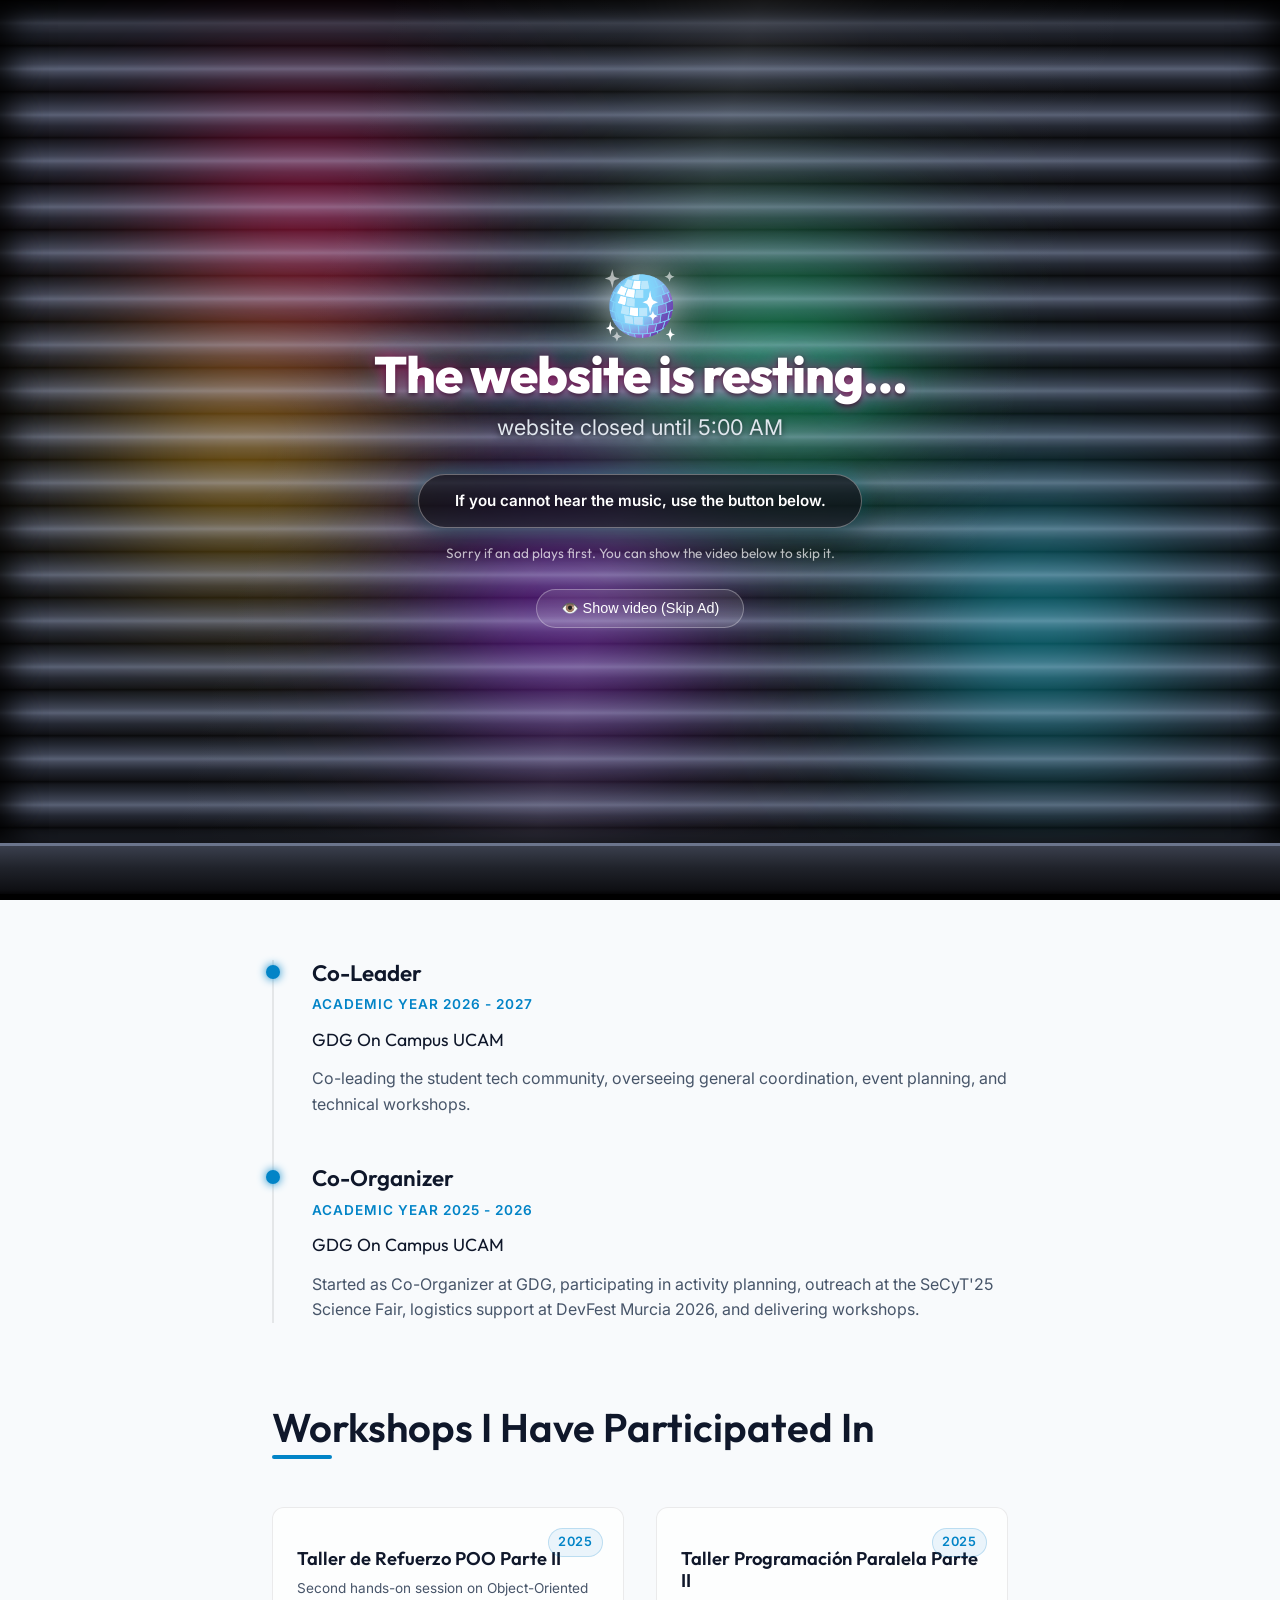
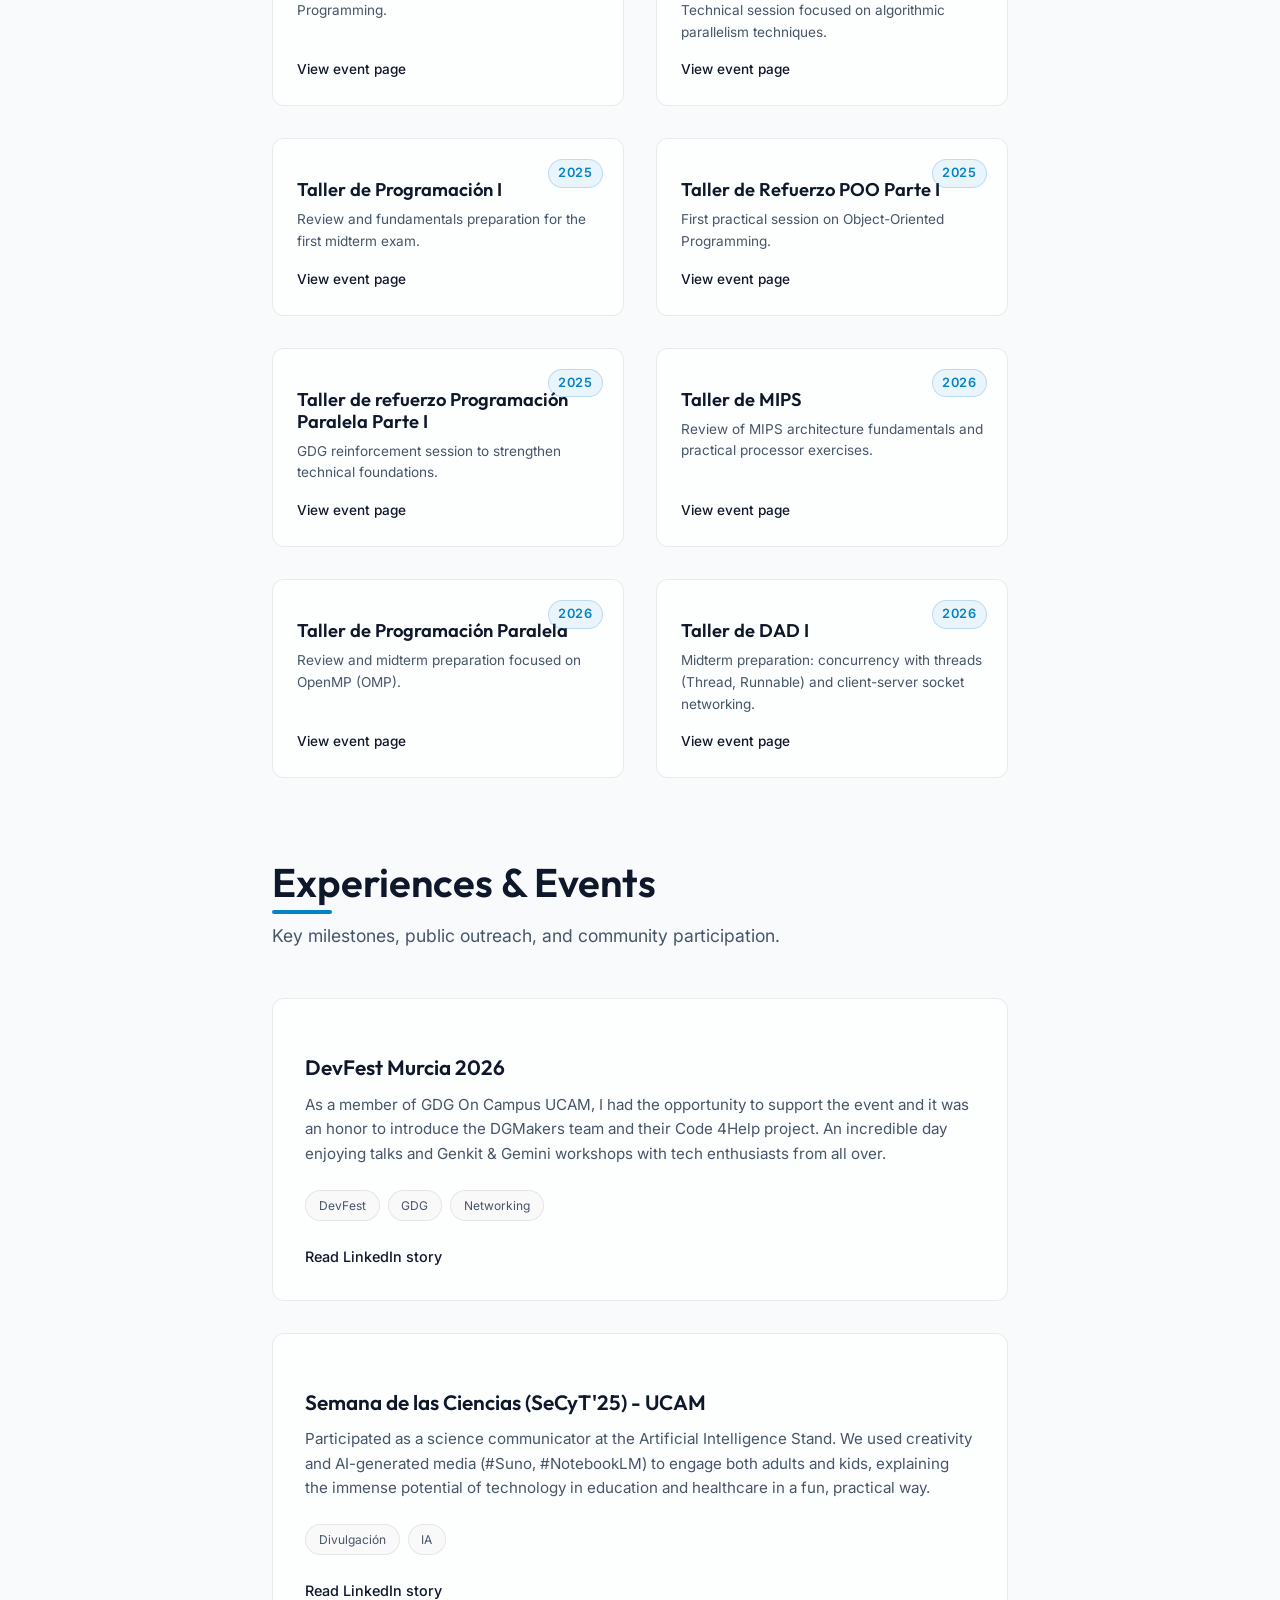
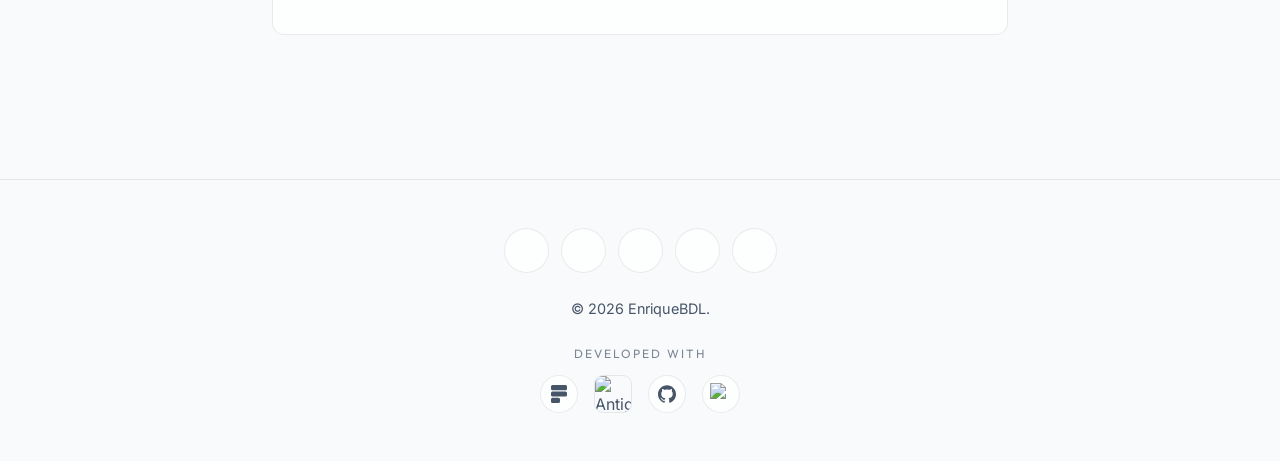
==== commit 1adc8b28: "arreglando barra superiror movil" ====
--- a/Estructura/gdg/index.html
+++ b/Estructura/gdg/index.html
@@ -1,4 +1,4 @@
-﻿<!DOCTYPE html>
+<!DOCTYPE html>
 <html lang="es">
 <head>
     <meta charset="UTF-8">
@@ -90,12 +90,17 @@
     </aside>
 
     <section class="floating-actions">
-        <button id="theme-toggle" class="theme-toggle-btn floating-toggle" aria-label="Cambiar tema">
-            <i class="ph ph-moon"></i>
+        <button id="settings-toggle" class="settings-toggle-btn" aria-label="Opciones" aria-expanded="false" aria-controls="settings-popover">
+            <i class="ph ph-gear"></i>
         </button>
-        <button id="lang-toggle" class="lang-toggle-btn floating-toggle" aria-label="Cambiar idioma / Change language">
-            <svg class="lang-flag-svg" viewBox="0 0 60 30" width="20" height="12" xmlns="http://www.w3.org/2000/svg" aria-hidden="true"><clipPath id="s-gdg"><path d="M0 0v30h60V0z"/></clipPath><clipPath id="t-gdg"><path d="M30 15h30v15zv15H0zH0V0zV0h30z"/></clipPath><g clip-path="url(#s-gdg)"><path d="M0 0v30h60V0z" fill="#012169"/><path d="M0 0l60 30m0-30L0 30" stroke="#fff" stroke-width="6"/><path d="M0 0l60 30m0-30L0 30" clip-path="url(#t-gdg)" stroke="#c8102e" stroke-width="4"/><path d="M30 0v30M0 15h60" stroke="#fff" stroke-width="10"/><path d="M30 0v30M0 15h60" stroke="#c8102e" stroke-width="6"/></g></svg>
-        </button>
+        <article id="settings-popover" class="settings-popover" role="menu">
+            <button id="theme-toggle" class="theme-toggle-btn floating-toggle" aria-label="Cambiar tema">
+                <i class="ph ph-moon"></i>
+            </button>
+            <button id="lang-toggle" class="lang-toggle-btn floating-toggle" aria-label="Cambiar idioma / Change language">
+                <svg class="lang-flag-svg" viewBox="0 0 60 30" width="20" height="12" xmlns="http://www.w3.org/2000/svg" aria-hidden="true"><clipPath id="s-gdg"><path d="M0 0v30h60V0z"/></clipPath><clipPath id="t-gdg"><path d="M30 15h30v15zv15H0zH0V0zV0h30z"/></clipPath><g clip-path="url(#s-gdg)"><path d="M0 0v30h60V0z" fill="#012169"/><path d="M0 0l60 30m0-30L0 30" stroke="#fff" stroke-width="6"/><path d="M0 0l60 30m0-30L0 30" clip-path="url(#t-gdg)" stroke="#c8102e" stroke-width="4"/><path d="M30 0v30M0 15h60" stroke="#fff" stroke-width="10"/><path d="M30 0v30M0 15h60" stroke="#c8102e" stroke-width="6"/></g></svg>
+            </button>
+        </article>
     </section>
 
     <nav class="navbar scrolled">
--- a/Estilo/styles.css
+++ b/Estilo/styles.css
@@ -53,13 +53,25 @@
     scroll-behavior: smooth;
 }
 
+html {
+    overflow-x: hidden;
+    max-width: 100%;
+}
+
 body {
     font-family: var(--font-sans);
     background-color: var(--color-bg-dark);
     color: var(--color-text-main);
     line-height: 1.6;
     overflow-x: hidden;
+    max-width: 100%;
     position: relative;
+    width: 100%;
+}
+
+main {
+    overflow-x: hidden;
+    max-width: 100%;
 }
 
 h1, h2, h3, h4, h5, h6 {
@@ -81,10 +93,9 @@
 
 .dynamic-background {
     position: fixed;
-    top: 0;
-    left: 0;
-    width: 100vw;
-    height: 100vh;
+    inset: 0;
+    width: 100%;
+    height: 100%;
     z-index: -1;
     overflow: hidden;
     pointer-events: none;
@@ -418,7 +429,8 @@
 
 .social-links {
     display: flex;
-    gap: 1rem;
+    flex-wrap: wrap;
+    gap: 0.75rem;
     margin-top: 2rem;
 }
 
@@ -671,17 +683,17 @@
 
 @media (max-width: 768px) {
     .carousel-btn {
-        width: 40px;
-        height: 40px;
-        font-size: 1.2rem;
+        width: 38px;
+        height: 38px;
+        font-size: 1.1rem;
     }
 
     .carousel-btn.prev {
-        left: -10px;
+        left: 4px;
     }
 
     .carousel-btn.next {
-        right: -10px;
+        right: 4px;
     }
 
     .projects-carousel-track .project-card {
@@ -692,17 +704,17 @@
 
 @media (max-width: 480px) {
     .carousel-btn.prev {
-        left: -6px;
+        left: 2px;
     }
 
     .carousel-btn.next {
-        right: -6px;
+        right: 2px;
     }
 }
 
 .projects-grid {
     display: grid;
-    grid-template-columns: repeat(auto-fill, minmax(300px, 1fr));
+    grid-template-columns: repeat(auto-fill, minmax(min(100%, 280px), 1fr));
     gap: 2rem;
 }
 
@@ -955,6 +967,14 @@
 
 
 @media (max-width: 768px) {
+    .section-container {
+        padding: 0 1.25rem;
+    }
+
+    .nav-container {
+        padding: 0 1.25rem;
+    }
+
     .nav-links {
         display: none; 
     }
@@ -965,24 +985,34 @@
 
     .about-grid {
         grid-template-columns: 1fr;
+        gap: 2.5rem;
     }
 
     .hero {
         padding-top: 4rem; 
     }
 
+    .hero-content {
+        padding: 0 1.25rem;
+    }
+
     .hero-title {
-        font-size: 3rem;
+        font-size: clamp(2.4rem, 8vw, 3.2rem);
+        word-break: break-word;
     }
 
     .hero-subtitle {
         text-wrap: balance; 
-        padding: 0 1rem;
+        padding: 0 0.5rem;
     }
 
     .hero-cta {
         flex-direction: column;
         align-items: center; 
+    }
+
+    .contact-form {
+        padding: 2rem 1.25rem;
     }
 }
 
@@ -1263,15 +1293,18 @@
     justify-content: center;
     align-items: center;
     width: 100%;
+    max-width: 100%;
 }
 
 .about-image-glow {
     position: absolute;
-    width: 85%;
-    height: 85%;
+    width: 250px;
+    max-width: 80%;
+    height: 250px;
+    max-height: 80%;
     background: radial-gradient(circle, var(--color-brand-accent) 0%, transparent 70%);
     opacity: 0.25;
-    filter: blur(40px);
+    filter: blur(30px);
     z-index: -1;
     pointer-events: none;
 }
@@ -1285,6 +1318,7 @@
     border: 3px solid var(--color-brand-accent);
     box-shadow: 0 10px 30px rgba(0, 0, 0, 0.5), 0 0 25px rgba(0, 210, 255, 0.35);
     transition: box-shadow var(--transition-smooth);
+    box-sizing: border-box;
 }
 
 .about-image-container:hover .about-profile-img {
@@ -1294,6 +1328,9 @@
 @media (max-width: 768px) {
     .about-image-container {
         margin-top: 2rem;
+    }
+    .about-profile-img {
+        max-width: 250px;
     }
 }
 
@@ -1358,6 +1395,101 @@
     display: flex;
     align-items: center;
     gap: 0.6rem;
+    /* Sirve como contexto de posicionamiento para el popover hijo */
+    isolation: isolate;
+}
+
+/* ── Settings popover toggle (visible solo en móvil) ─────────────── */
+.settings-toggle-btn {
+    display: none;
+    position: static;
+    width: 40px;
+    height: 40px;
+    border-radius: 50%;
+    border: 1px solid rgba(255, 255, 255, 0.2);
+    background: rgba(0, 0, 0, 0.4);
+    backdrop-filter: blur(8px);
+    -webkit-backdrop-filter: blur(8px);
+    color: #fff;
+    font-size: 1.1rem;
+    box-shadow: 0 4px 10px rgba(0, 0, 0, 0.3);
+    cursor: pointer;
+    transition: transform var(--transition-fast), background var(--transition-fast);
+    align-items: center;
+    justify-content: center;
+}
+
+:root.light-mode .settings-toggle-btn {
+    background: rgba(255, 255, 255, 0.6);
+    border: 1px solid rgba(0, 0, 0, 0.15);
+    color: #0f172a;
+    box-shadow: 0 4px 10px rgba(0, 0, 0, 0.1);
+}
+
+.settings-toggle-btn:hover {
+    transform: scale(1.1);
+}
+
+/* ── Popover / bocadillo de opciones ─────────────────────────────── */
+/* Desktop: el "popover" es simplemente el contenedor inline de botones */
+.settings-popover {
+    display: flex;
+    flex-direction: row;
+    align-items: center;
+    gap: 0.6rem;
+}
+
+/* Móvil: se convierte en un bocadillo posicionado bajo el trigger */
+@media (max-width: 768px) {
+    .floating-actions .theme-toggle-btn.floating-toggle,
+    .floating-actions .lang-toggle-btn.floating-toggle {
+        /* Los botones individuales directamente en floating-actions se ocultan */
+        display: none;
+    }
+
+    .settings-toggle-btn {
+        display: flex;
+    }
+
+    .settings-popover {
+        display: none;
+        position: absolute;
+        top: calc(100% + 10px);
+        right: 0;
+        flex-direction: column;
+        gap: 0.5rem;
+        background: rgba(15, 23, 42, 0.85);
+        backdrop-filter: blur(16px);
+        -webkit-backdrop-filter: blur(16px);
+        border: 1px solid rgba(255, 255, 255, 0.15);
+        border-radius: 14px;
+        padding: 0.65rem;
+        box-shadow: 0 8px 24px rgba(0, 0, 0, 0.4);
+        transform-origin: top right;
+        animation: none;
+    }
+
+    :root.light-mode .settings-popover {
+        background: rgba(255, 255, 255, 0.85);
+        border: 1px solid rgba(0, 0, 0, 0.12);
+        box-shadow: 0 8px 24px rgba(0, 0, 0, 0.12);
+    }
+
+    .settings-popover.open {
+        display: flex;
+        animation: popover-in 0.18s ease-out forwards;
+    }
+
+    @keyframes popover-in {
+        from { opacity: 0; transform: scale(0.85); }
+        to   { opacity: 1; transform: scale(1); }
+    }
+
+    /* Los botones dentro del popover se vuelven visibles en móvil */
+    .settings-popover .theme-toggle-btn.floating-toggle,
+    .settings-popover .lang-toggle-btn.floating-toggle {
+        display: flex;
+    }
 }
 
 .theme-toggle-btn.floating-toggle,
--- a/Estilo/nightclub.css
+++ b/Estilo/nightclub.css
@@ -6,10 +6,10 @@
 /* --- Persiana metálica (overlay a pantalla completa) --- */
 #nightclub-shutter {
     position: fixed;
-    top: 0;
-    left: 0;
-    width: 100vw;
-    height: 100vh;
+    inset: 0;
+    width: 100%;
+    height: 100%;
+    max-width: 100%;
     z-index: 999999;
     /* Lamas horizontales de persiana metálica industrial (46px por lama) */
     background:
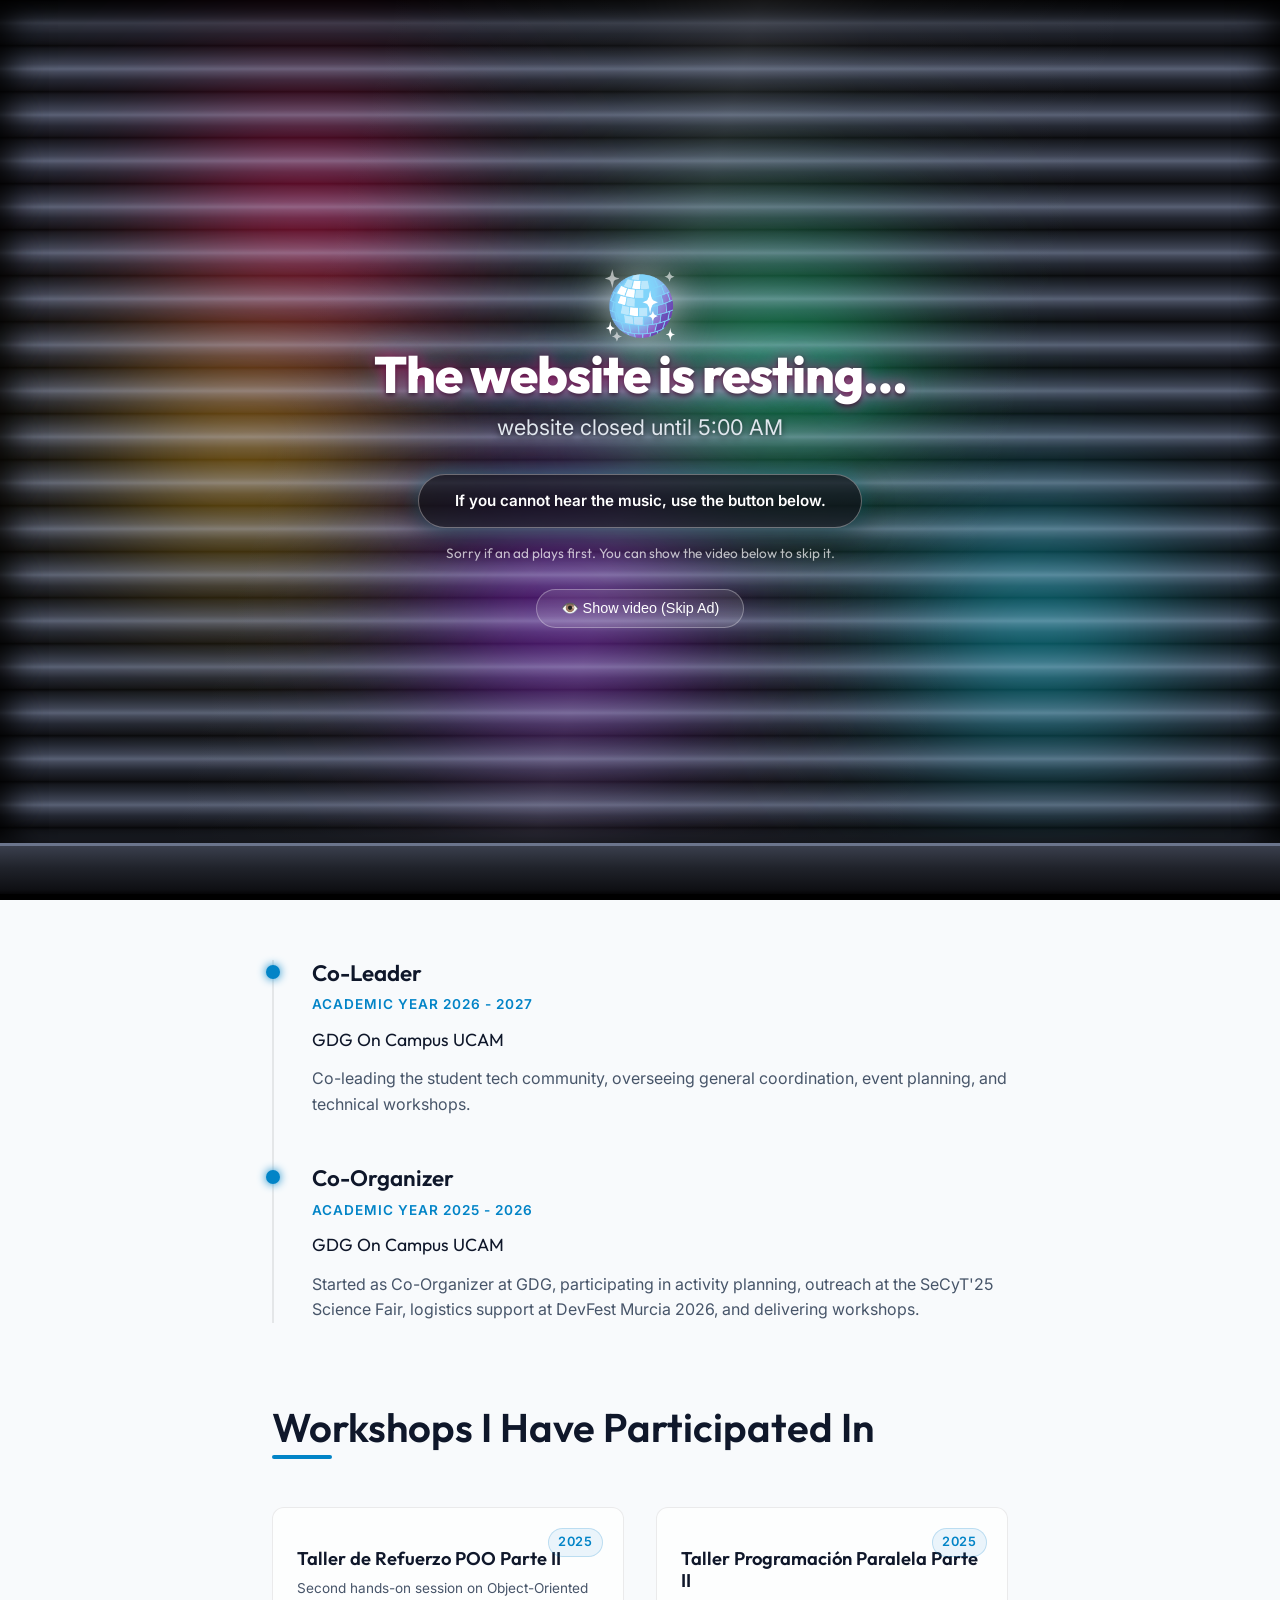
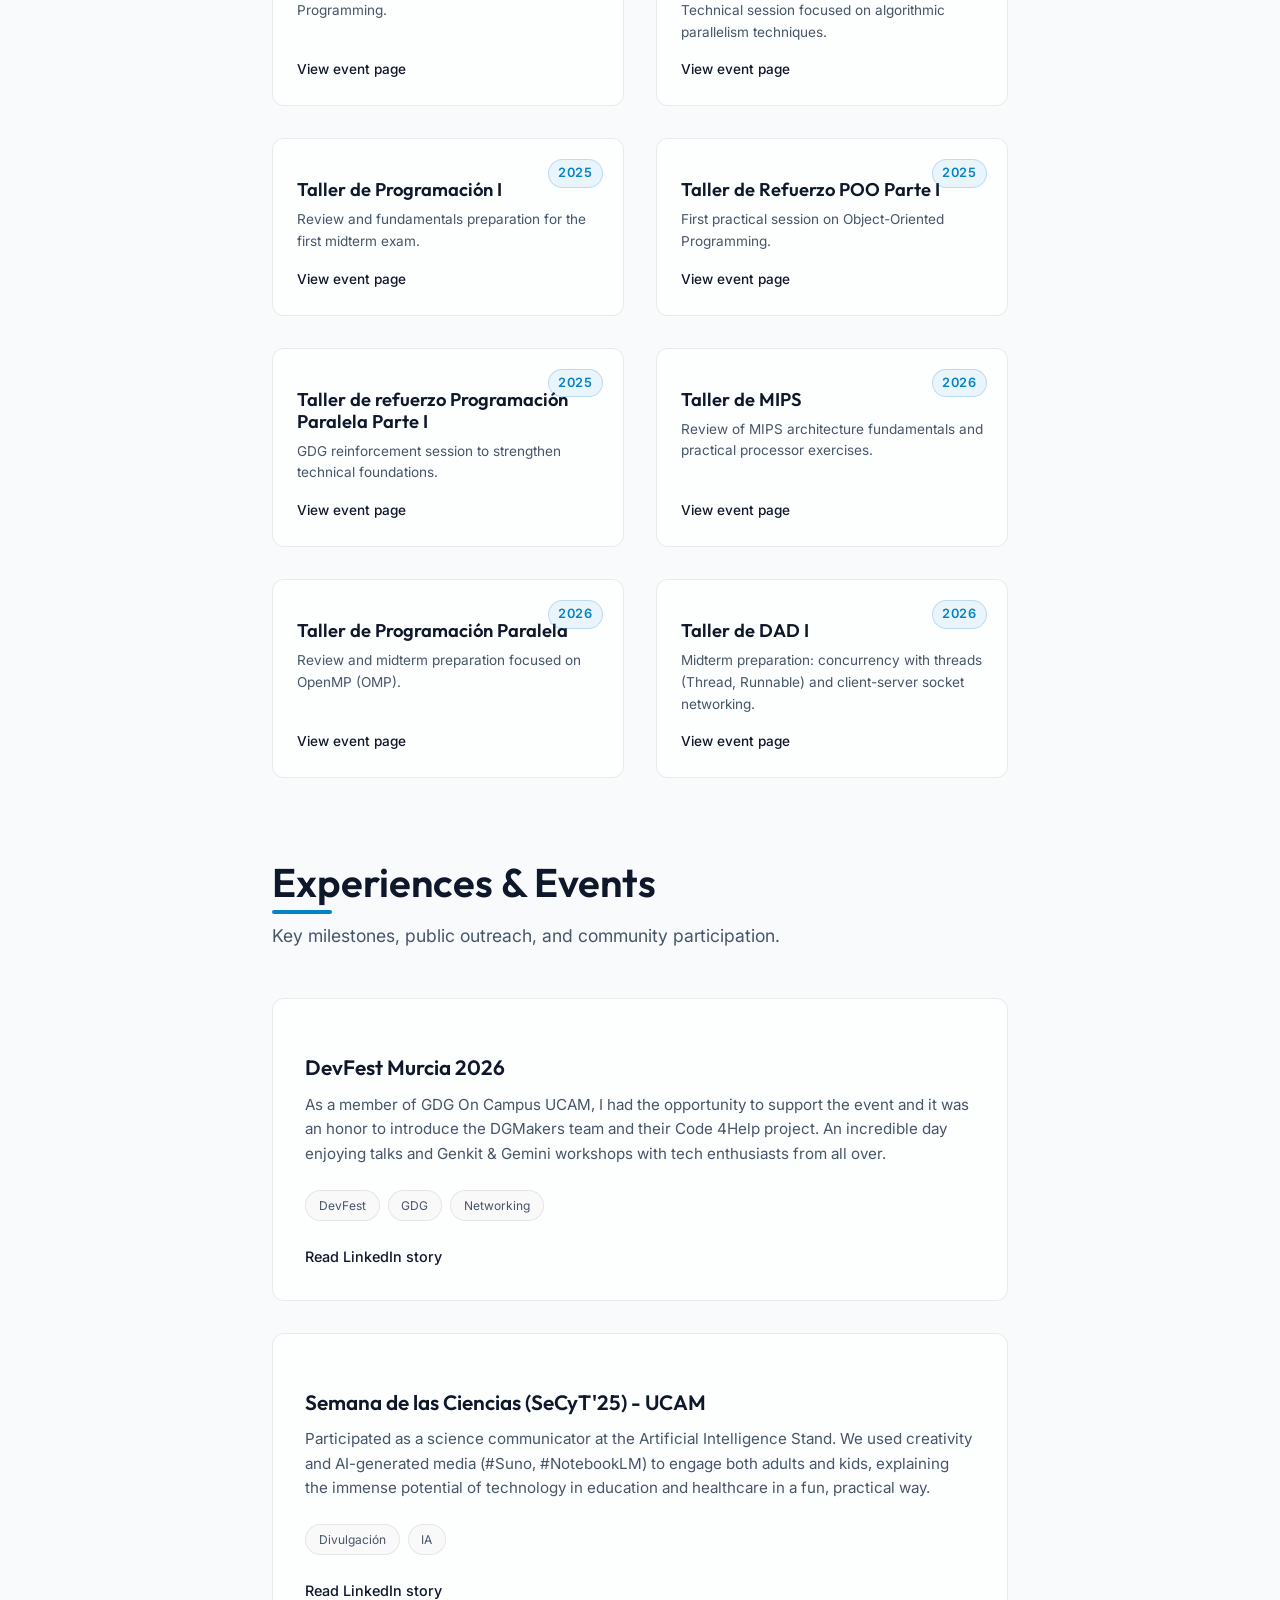
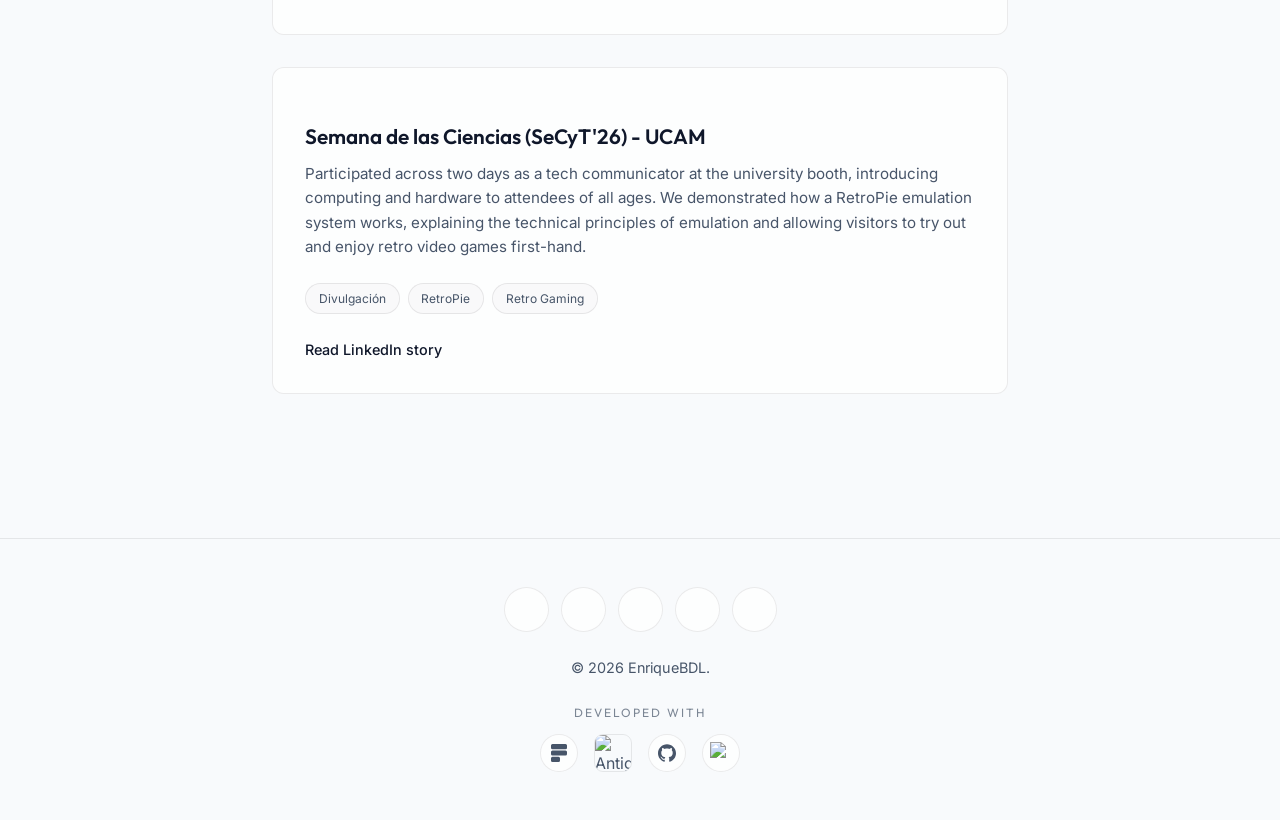
==== commit 86db68ee: "actualizaación SeCyT'26" ====
--- a/Estructura/gdg/index.html
+++ b/Estructura/gdg/index.html
@@ -89,23 +89,17 @@
         <span class="glow glow-2"></span>
     </aside>
 
-    <section class="floating-actions">
-        <button id="settings-toggle" class="settings-toggle-btn" aria-label="Opciones" aria-expanded="false" aria-controls="settings-popover">
-            <i class="ph ph-gear"></i>
-        </button>
-        <article id="settings-popover" class="settings-popover" role="menu">
-            <button id="theme-toggle" class="theme-toggle-btn floating-toggle" aria-label="Cambiar tema">
-                <i class="ph ph-moon"></i>
-            </button>
-            <button id="lang-toggle" class="lang-toggle-btn floating-toggle" aria-label="Cambiar idioma / Change language">
-                <svg class="lang-flag-svg" viewBox="0 0 60 30" width="20" height="12" xmlns="http://www.w3.org/2000/svg" aria-hidden="true"><clipPath id="s-gdg"><path d="M0 0v30h60V0z"/></clipPath><clipPath id="t-gdg"><path d="M30 15h30v15zv15H0zH0V0zV0h30z"/></clipPath><g clip-path="url(#s-gdg)"><path d="M0 0v30h60V0z" fill="#012169"/><path d="M0 0l60 30m0-30L0 30" stroke="#fff" stroke-width="6"/><path d="M0 0l60 30m0-30L0 30" clip-path="url(#t-gdg)" stroke="#c8102e" stroke-width="4"/><path d="M30 0v30M0 15h60" stroke="#fff" stroke-width="10"/><path d="M30 0v30M0 15h60" stroke="#c8102e" stroke-width="6"/></g></svg>
-            </button>
-        </article>
-    </section>
-
     <nav class="navbar scrolled">
         <section class="nav-container">
-            <a href="../../" class="logo"><i class="ph ph-arrow-left"></i> <span data-i18n="back_to_home">Volver al Inicio</span></a>
+            <a href="../../" class="back-logo"><i class="ph ph-arrow-left"></i> <span data-i18n="back_to_home">Volver al Inicio</span></a>
+            <section class="nav-right">
+                <button id="theme-toggle" class="theme-toggle-btn" aria-label="Cambiar tema">
+                    <i class="ph ph-moon"></i>
+                </button>
+                <button id="lang-toggle" class="lang-toggle-btn" aria-label="Cambiar idioma / Change language">
+                    <svg class="lang-flag-svg" viewBox="0 0 60 30" width="20" height="12" xmlns="http://www.w3.org/2000/svg" aria-hidden="true"><clipPath id="s-gdg"><path d="M0 0v30h60V0z"/></clipPath><clipPath id="t-gdg"><path d="M30 15h30v15zv15H0zH0V0zV0h30z"/></clipPath><g clip-path="url(#s-gdg)"><path d="M0 0v30h60V0z" fill="#012169"/><path d="M0 0l60 30m0-30L0 30" stroke="#fff" stroke-width="6"/><path d="M0 0l60 30m0-30L0 30" clip-path="url(#t-gdg)" stroke="#c8102e" stroke-width="4"/><path d="M30 0v30M0 15h60" stroke="#fff" stroke-width="10"/><path d="M30 0v30M0 15h60" stroke="#c8102e" stroke-width="6"/></g></svg>
+                </button>
+            </section>
         </section>
     </nav>
 
@@ -246,6 +240,18 @@
                     </aside>
                     <a href="https://www.linkedin.com/posts/enrique-braquehais-de-lara-6140a1268_notebooklm-suno-ucam-ugcPost-7404233321435582465-E3Ev" target="_blank" class="project-link"><span data-i18n="gdg_secyt_link">Leer experiencia en LinkedIn</span> <i class="ph ph-arrow-up-right"></i></a>
                 </article>
+
+
+                <article class="project-card">
+                    <figure class="project-icon"><i class="ph ph-game-controller"></i></figure>
+                    <h3>Semana de las Ciencias (SeCyT'26) - UCAM</h3>
+                    <p data-i18n="gdg_secyt26_desc">Participé durante dos jornadas como divulgador tecnológico en el stand de la universidad, donde acercamos la informática y el hardware a asistentes de todas las edades. Estuvimos enseñando el funcionamiento de una consola emuladora con RetroPie, explicando los fundamentos técnicos de la emulación y permitiendo a las personas probar y disfrutar de videojuegos retro de forma divertida y práctica.</p>
+                    <aside class="project-tags">
+                        <span>Divulgación</span><span>RetroPie</span><span>Retro Gaming</span>
+                    </aside>
+                    <a href="" target="_blank" class="project-link"><span data-i18n="gdg_secyt_link">Leer experiencia en LinkedIn</span> <i class="ph ph-arrow-up-right"></i></a>
+                </article>
+
             </section>
         </section>
     </main>
--- a/Estilo/styles.css
+++ b/Estilo/styles.css
@@ -979,8 +979,28 @@
         display: none; 
     }
     
+    .nav-right {
+        gap: 0.6rem;
+    }
+
     .logo {
         margin: 0 auto;
+    }
+
+    .back-logo {
+        font-size: 0.85rem;
+        gap: 0.35rem;
+    }
+
+    .back-logo i {
+        font-size: 0.95rem;
+    }
+
+    .theme-toggle-btn,
+    .lang-toggle-btn {
+        width: 35px;
+        height: 35px;
+        font-size: 1rem;
     }
 
     .about-grid {
@@ -1387,133 +1407,42 @@
 }
 
 
-.floating-actions {
-    position: fixed;
-    top: 20px;
-    right: 20px;
-    z-index: 1000;
-    display: flex;
-    align-items: center;
-    gap: 0.6rem;
-    /* Sirve como contexto de posicionamiento para el popover hijo */
-    isolation: isolate;
-}
-
-/* ── Settings popover toggle (visible solo en móvil) ─────────────── */
-.settings-toggle-btn {
-    display: none;
-    position: static;
-    width: 40px;
-    height: 40px;
-    border-radius: 50%;
-    border: 1px solid rgba(255, 255, 255, 0.2);
-    background: rgba(0, 0, 0, 0.4);
-    backdrop-filter: blur(8px);
-    -webkit-backdrop-filter: blur(8px);
-    color: #fff;
-    font-size: 1.1rem;
-    box-shadow: 0 4px 10px rgba(0, 0, 0, 0.3);
-    cursor: pointer;
-    transition: transform var(--transition-fast), background var(--transition-fast);
-    align-items: center;
-    justify-content: center;
-}
-
-:root.light-mode .settings-toggle-btn {
-    background: rgba(255, 255, 255, 0.6);
-    border: 1px solid rgba(0, 0, 0, 0.15);
+/* ── Navbar de subpáginas (back + controles en la misma barra) ───── */
+.back-logo {
+    font-family: var(--font-heading);
+    font-size: 0.95rem;
+    font-weight: 600;
+    letter-spacing: 0;
+    color: var(--color-text-muted);
+    display: inline-flex;
+    align-items: center;
+    gap: 0.45rem;
+    text-decoration: none;
+    transition: color var(--transition-fast), transform var(--transition-fast);
+    white-space: nowrap;
+    flex-shrink: 0;
+    margin: 0;
+}
+
+.back-logo:hover {
+    color: var(--color-brand-accent);
+    transform: translateX(-2px);
+}
+
+.back-logo i {
+    font-size: 1.05rem;
+}
+
+body.chalkboard .back-logo {
+    color: #e2e8f0;
+}
+
+:root.light-mode body.chalkboard .back-logo {
+    color: #334155;
+}
+
+:root.light-mode body.chalkboard .back-logo:hover {
     color: #0f172a;
-    box-shadow: 0 4px 10px rgba(0, 0, 0, 0.1);
-}
-
-.settings-toggle-btn:hover {
-    transform: scale(1.1);
-}
-
-/* ── Popover / bocadillo de opciones ─────────────────────────────── */
-/* Desktop: el "popover" es simplemente el contenedor inline de botones */
-.settings-popover {
-    display: flex;
-    flex-direction: row;
-    align-items: center;
-    gap: 0.6rem;
-}
-
-/* Móvil: se convierte en un bocadillo posicionado bajo el trigger */
-@media (max-width: 768px) {
-    .floating-actions .theme-toggle-btn.floating-toggle,
-    .floating-actions .lang-toggle-btn.floating-toggle {
-        /* Los botones individuales directamente en floating-actions se ocultan */
-        display: none;
-    }
-
-    .settings-toggle-btn {
-        display: flex;
-    }
-
-    .settings-popover {
-        display: none;
-        position: absolute;
-        top: calc(100% + 10px);
-        right: 0;
-        flex-direction: column;
-        gap: 0.5rem;
-        background: rgba(15, 23, 42, 0.85);
-        backdrop-filter: blur(16px);
-        -webkit-backdrop-filter: blur(16px);
-        border: 1px solid rgba(255, 255, 255, 0.15);
-        border-radius: 14px;
-        padding: 0.65rem;
-        box-shadow: 0 8px 24px rgba(0, 0, 0, 0.4);
-        transform-origin: top right;
-        animation: none;
-    }
-
-    :root.light-mode .settings-popover {
-        background: rgba(255, 255, 255, 0.85);
-        border: 1px solid rgba(0, 0, 0, 0.12);
-        box-shadow: 0 8px 24px rgba(0, 0, 0, 0.12);
-    }
-
-    .settings-popover.open {
-        display: flex;
-        animation: popover-in 0.18s ease-out forwards;
-    }
-
-    @keyframes popover-in {
-        from { opacity: 0; transform: scale(0.85); }
-        to   { opacity: 1; transform: scale(1); }
-    }
-
-    /* Los botones dentro del popover se vuelven visibles en móvil */
-    .settings-popover .theme-toggle-btn.floating-toggle,
-    .settings-popover .lang-toggle-btn.floating-toggle {
-        display: flex;
-    }
-}
-
-.theme-toggle-btn.floating-toggle,
-.lang-toggle-btn.floating-toggle {
-    position: static;
-    background: rgba(0, 0, 0, 0.4);
-    backdrop-filter: blur(8px);
-    -webkit-backdrop-filter: blur(8px);
-    border: 1px solid rgba(255, 255, 255, 0.2);
-    color: #fff;
-    box-shadow: 0 4px 10px rgba(0, 0, 0, 0.3);
-}
-
-:root.light-mode .theme-toggle-btn.floating-toggle,
-:root.light-mode .lang-toggle-btn.floating-toggle {
-    background: rgba(255, 255, 255, 0.6);
-    border: 1px solid rgba(0, 0, 0, 0.15);
-    color: #0f172a;
-    box-shadow: 0 4px 10px rgba(0, 0, 0, 0.1);
-}
-
-.theme-toggle-btn.floating-toggle:hover,
-.lang-toggle-btn.floating-toggle:hover {
-    transform: scale(1.1);
 }
 
 
